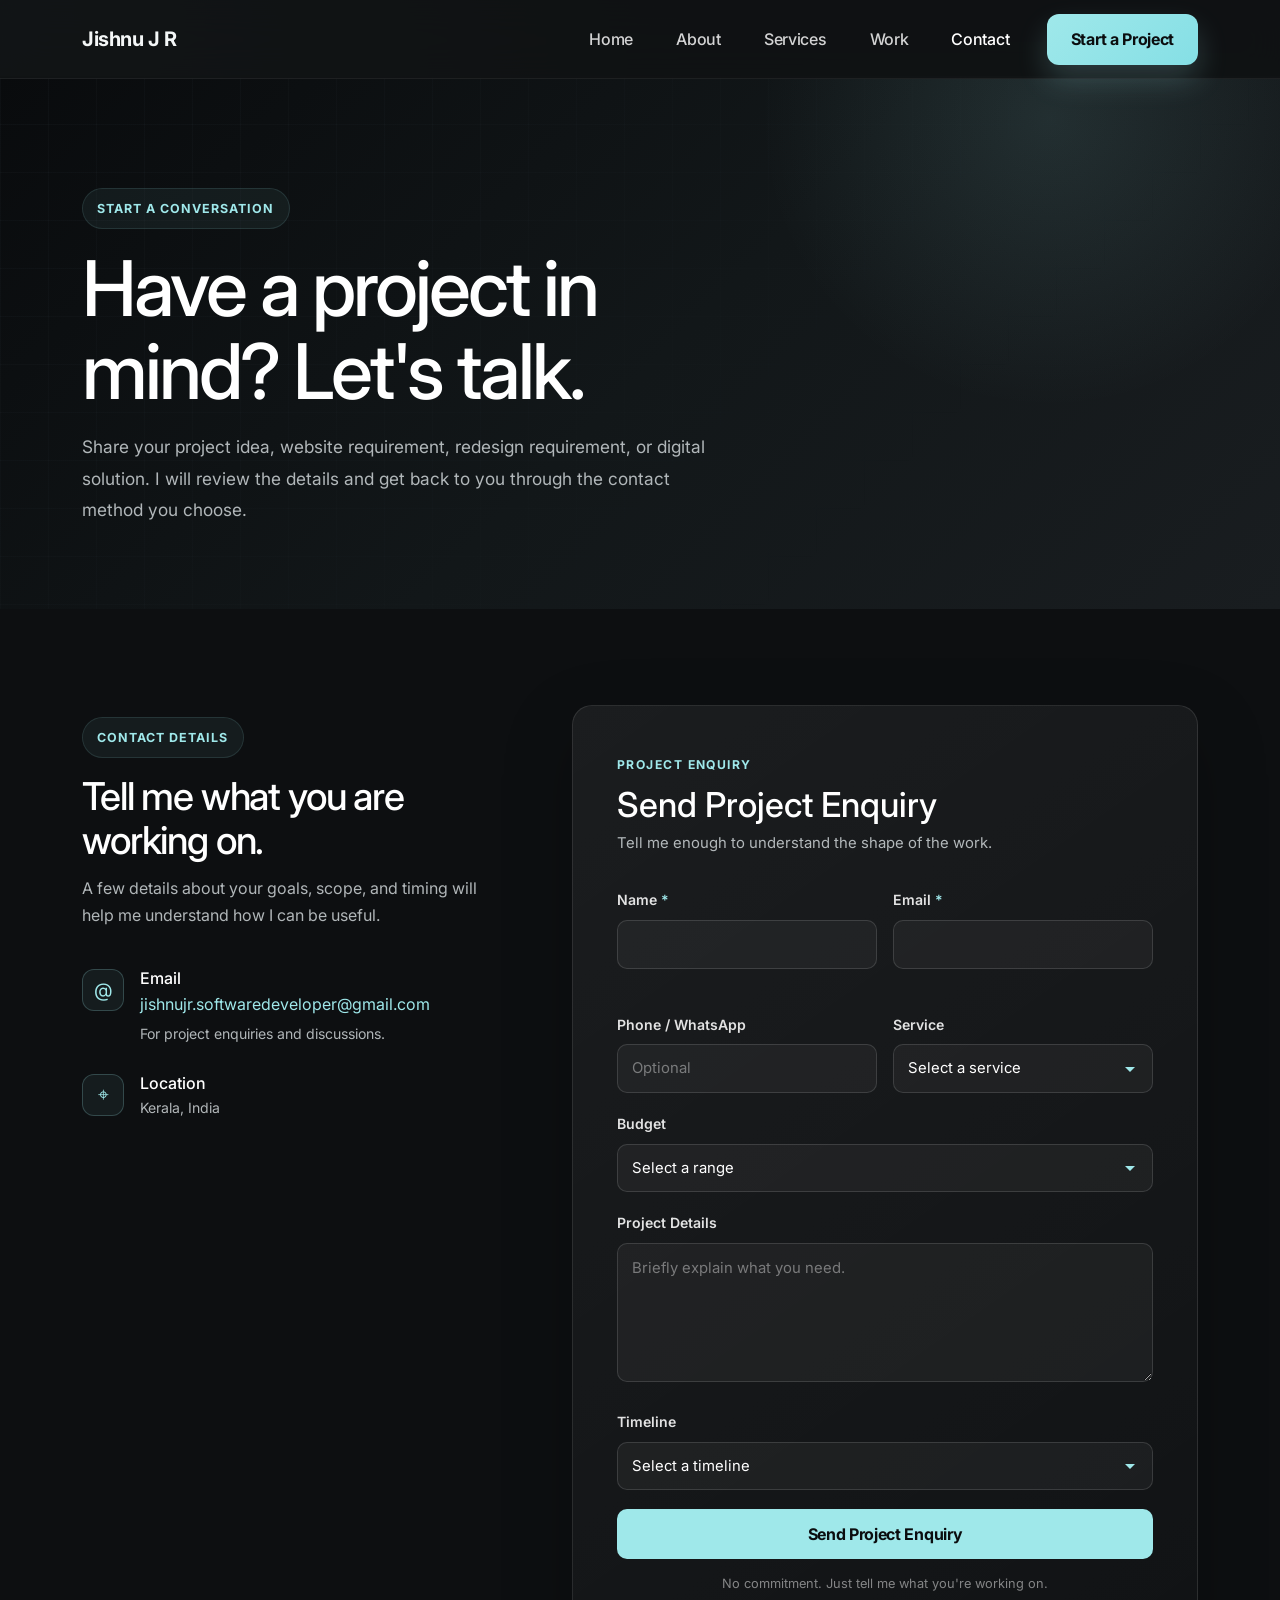
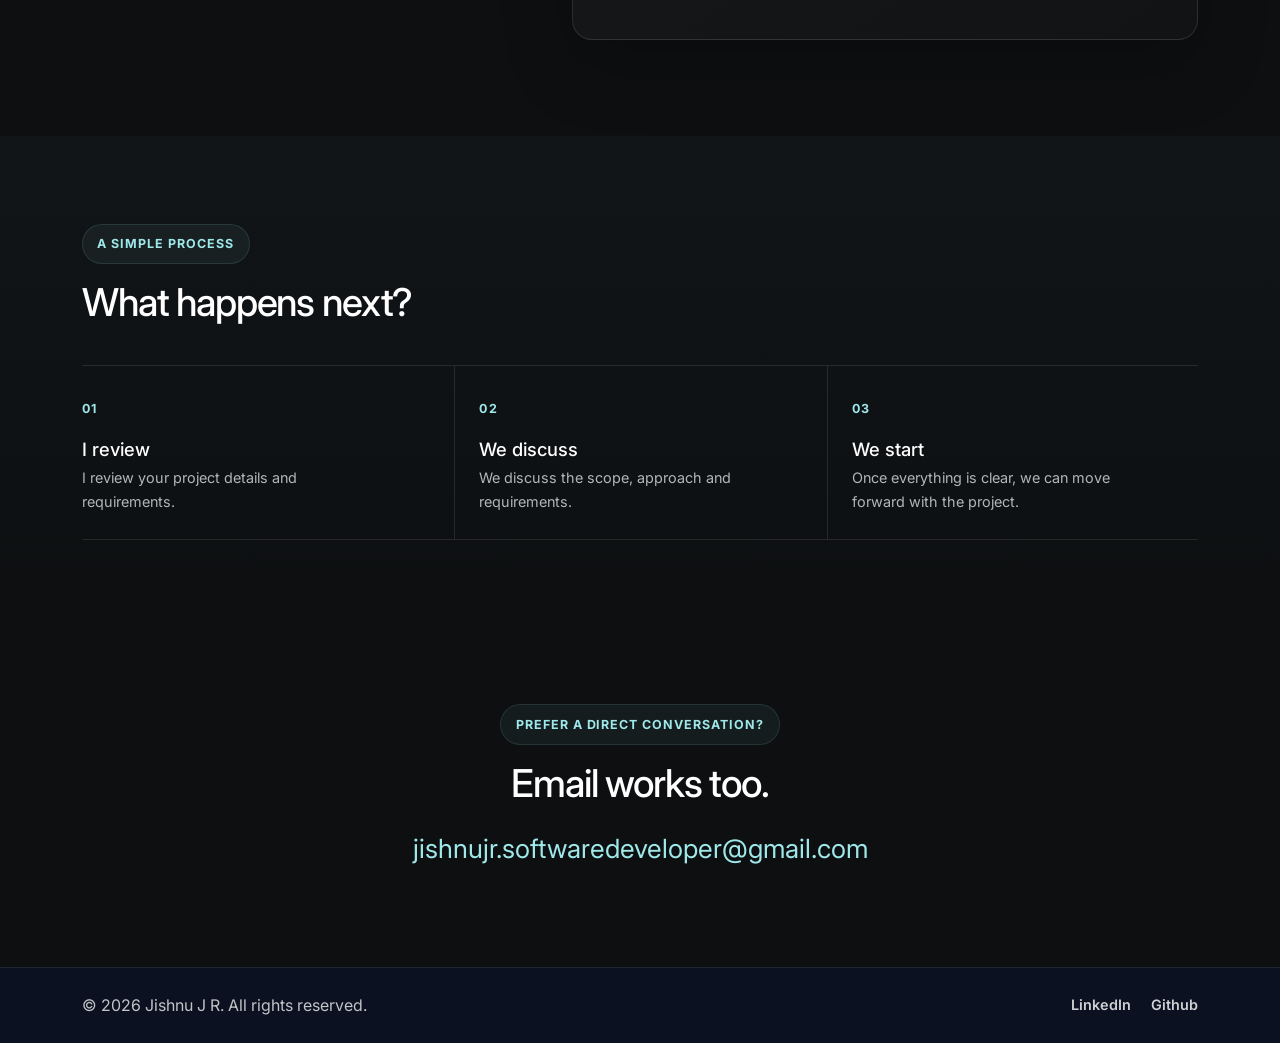
==== contact.html @ 442a05f9 "initialize portflio website development stage1" ====
<!DOCTYPE html>
<html lang="en">
  <head>
    <meta charset="UTF-8" />
    <meta name="viewport" content="width=device-width, initial-scale=1.0" />

    <title>Contact | Jishnu J R — Web Developer</title>

    <meta
      name="description"
      content="Contact Jishnu J R about business websites, portfolio websites, landing pages, website redesigns, and web applications."
    />

    <link
      href="https://cdn.jsdelivr.net/npm/bootstrap@5.3.3/dist/css/bootstrap.min.css"
      rel="stylesheet"
    />

    <link rel="preconnect" href="https://fonts.googleapis.com" />
    <link rel="preconnect" href="https://fonts.gstatic.com" crossorigin />

    <link
      href="https://fonts.googleapis.com/css2?family=Inter:wght@400;500;600;700;800&display=swap"
      rel="stylesheet"
    />

    <link rel="stylesheet" href="css/header.css" />
    <link rel="stylesheet" href="css/contact.css" />
  </head>

  <body>

    <!-- ================= NAVBAR ================= -->

    <nav class="navbar navbar-expand-lg navbar-dark fixed-top portfolio-navbar">
      <div class="container">

        <a class="navbar-brand fw-bold" href="index.html">
          Jishnu J R
        </a>

        <button
          class="navbar-toggler"
          type="button"
          data-bs-toggle="collapse"
          data-bs-target="#navbarNav"
          aria-controls="navbarNav"
          aria-expanded="false"
          aria-label="Toggle navigation"
        >
          <span class="navbar-toggler-icon"></span>
        </button>

        <div class="collapse navbar-collapse" id="navbarNav">

          <ul class="navbar-nav ms-auto align-items-lg-center gap-lg-3">

            <li class="nav-item">
              <a class="nav-link" href="index.html">Home</a>
            </li>

            <li class="nav-item">
              <a class="nav-link" href="about.html">About</a>
            </li>

            <li class="nav-item">
              <a class="nav-link" href="services.html">Services</a>
            </li>

            <li class="nav-item">
              <a class="nav-link" href="work.html">Work</a>
            </li>

            <li class="nav-item">
              <a
                class="nav-link active"
                aria-current="page"
                href="contact.html"
              >
                Contact
              </a>
            </li>

            <li class="nav-item">
              <a
                class="btn btn-primary ms-lg-2"
                href="contact.html"
              >
                Start a Project
              </a>
            </li>

          </ul>

        </div>
      </div>
    </nav>


    <!-- ================= MAIN ================= -->

    <main>

      <!-- ================= HERO ================= -->

      <section class="contact-hero">

        <div class="container">

          <div class="contact-hero-content">

            <span class="section-tag">
              Start a conversation
            </span>

            <h1>
              Have a project in mind? Let's talk.
            </h1>

            <p>
              Share your project idea, website requirement, redesign
              requirement, or digital solution. I will review the details
              and get back to you through the contact method you choose.
            </p>

          </div>

        </div>

      </section>


      <!-- ================= CONTACT ================= -->

      <section
        class="contact-section"
        aria-labelledby="contact-form-heading"
      >

        <div class="container">

          <div class="contact-grid">


            <!-- ================= CONTACT INFO ================= -->

            <div class="contact-intro">

              <span class="section-tag">
                Contact details
              </span>

              <h2>
                Tell me what you are working on.
              </h2>

              <p>
                A few details about your goals, scope, and timing will
                help me understand how I can be useful.
              </p>


              <div class="contact-info-list">


                <!-- EMAIL -->

                <div class="contact-info-item">

                  <span
                    class="contact-info-icon"
                    aria-hidden="true"
                  >
                    @
                  </span>

                  <div>

                    <h3>
                      Email
                    </h3>

                    <a href="mailto:jishnujr.softwaredeveloper@gmail.com">
                      jishnujr.softwaredeveloper@gmail.com
                    </a>

                    <p>
                      For project enquiries and discussions.
                    </p>

                  </div>

                </div>


                <!-- LOCATION -->

                <div class="contact-info-item">

                  <span
                    class="contact-info-icon"
                    aria-hidden="true"
                  >
                    ⌖
                  </span>

                  <div>

                    <h3>
                      Location
                    </h3>

                    <p>
                      Kerala, India
                    </p>

                  </div>

                </div>

              </div>

            </div>


            <!-- ================= FORM ================= -->

            <div class="contact-form-wrapper">

              <div class="form-heading">

                <span class="form-kicker">
                  Project enquiry
                </span>

                <h2 id="contact-form-heading">
                  Send Project Enquiry
                </h2>

                <p>
                  Tell me enough to understand the shape of the work.
                </p>

              </div>


           

              <form
                id="contactForm"
                name="contactForm"
                action="https://formsubmit.co/ajax/jishnujr.softwaredeveloper@gmail.com"
                method="POST"
                novalidate
              >

                <!-- FormSubmit settings -->

                <input
                  type="hidden"
                  name="_subject"
                  value="New Project Enquiry — Jishnu Portfolio"
                />

                <input
                  type="hidden"
                  name="_template"
                  value="table"
                />

                <!--
                  Visitor's email will become the Reply-To address.
                  You can simply click Reply in Gmail.
                -->

                <input
                  type="hidden"
                  name="_replyto"
                  value=""
                  id="replyToField"
                />

                <!-- Spam honeypot -->

                <input
                  type="text"
                  name="_honey"
                  style="display:none"
                  tabindex="-1"
                  autocomplete="off"
                />


                <!-- ================= NAME + EMAIL ================= -->

                <div class="form-row-group">

                  <div class="form-group">

                    <label for="name">
                      Name
                      <span aria-hidden="true">*</span>
                      <span class="visually-hidden">
                        (required)
                      </span>
                    </label>

                    <input
                      type="text"
                      id="name"
                      name="name"
                      autocomplete="name"
                      required
                    />

                    <span
                      class="field-error"
                      id="nameError"
                    ></span>

                  </div>


                  <div class="form-group">

                    <label for="email">
                      Email
                      <span aria-hidden="true">*</span>
                      <span class="visually-hidden">
                        (required)
                      </span>
                    </label>

                    <input
                      type="email"
                      id="email"
                      name="email"
                      autocomplete="email"
                      required
                    />

                    <span
                      class="field-error"
                      id="emailError"
                    ></span>

                  </div>

                </div>


                <!-- ================= PHONE + SERVICE ================= -->

                <div class="form-row-group">

                  <div class="form-group">

                    <label for="phone">
                      Phone / WhatsApp
                    </label>

                    <input
                      type="tel"
                      id="phone"
                      name="phone"
                      autocomplete="tel"
                      placeholder="Optional"
                    />

                  </div>


                  <div class="form-group">

                    <label for="service">
                      Service
                    </label>

                    <select
                      id="service"
                      name="service"
                    >

                      <option value="">
                        Select a service
                      </option>

                      <option value="Business Website">
                        Business Website
                      </option>

                      <option value="Portfolio Website">
                        Portfolio Website
                      </option>

                      <option value="Landing Page">
                        Landing Page
                      </option>

                      <option value="Website Redesign">
                        Website Redesign
                      </option>

                      <option value="Web Application">
                        Web Application
                      </option>

                      <option value="Digital Marketing">
                        Digital Marketing
                      </option>

                      <option value="Student / Project Mentorship">
                        Student / Project Mentorship
                      </option>

                      <option value="Other">
                        Other
                      </option>

                    </select>

                  </div>

                </div>


                <!-- ================= BUDGET ================= -->

                <div class="form-group">

                  <label for="budget">
                    Budget
                  </label>

                  <select
                    id="budget"
                    name="budget"
                  >

                    <option value="">
                      Select a range
                    </option>

                    <option value="Under ₹5k">
                      Under ₹5k
                    </option>

                    <option value="₹5k – ₹10k">
                      ₹5k – ₹10k
                    </option>

                    <option value="₹10k – ₹25k">
                      ₹10k – ₹25k
                    </option>

                    <option value="₹25k – ₹50k">
                      ₹25k – ₹50k
                    </option>

                    <option value="₹50k+">
                      ₹50k+
                    </option>

                    <option value="Not sure yet">
                      Not sure yet
                    </option>

                  </select>

                </div>


                <!-- ================= PROJECT DETAILS ================= -->

                <div class="form-group">

                  <label for="projectDetails">
                    Project Details
                  </label>

                  <textarea
                    id="projectDetails"
                    name="projectDetails"
                    rows="5"
                    placeholder="Briefly explain what you need."
                  ></textarea>

                </div>


                <!-- ================= TIMELINE ================= -->

                <div class="form-group">

                  <label for="timeline">
                    Timeline
                  </label>

                  <select
                    id="timeline"
                    name="timeline"
                  >

                    <option value="">
                      Select a timeline
                    </option>

                    <option value="ASAP">
                      ASAP
                    </option>

                    <option value="Within 2 weeks">
                      Within 2 weeks
                    </option>

                    <option value="Within 1 month">
                      Within 1 month
                    </option>

                    <option value="Flexible">
                      Flexible
                    </option>

                    <option value="Not sure">
                      Not sure
                    </option>

                  </select>

                </div>


                <!-- ================= SUBMIT ================= -->

                <button
                  type="submit"
                  class="btn btn-submit"
                >
                  Send Project Enquiry
                </button>

                <p class="form-reassurance">
                  No commitment. Just tell me what you're working on.
                </p>

                <div
                  class="form-message"
                  id="formMessage"
                  role="status"
                  aria-live="polite"
                ></div>

              </form>

            </div>

          </div>

        </div>

      </section>


      <!-- ================= NEXT STEPS ================= -->

      <section
        class="next-steps-section"
        aria-labelledby="next-steps-heading"
      >

        <div class="container">

          <div class="next-steps-heading">

            <span class="section-tag">
              A simple process
            </span>

            <h2 id="next-steps-heading">
              What happens next?
            </h2>

          </div>


          <div class="next-steps-grid">

            <div class="next-step">

              <span>01</span>

              <h3>
                I review
              </h3>

              <p>
                I review your project details and requirements.
              </p>

            </div>


            <div class="next-step">

              <span>02</span>

              <h3>
                We discuss
              </h3>

              <p>
                We discuss the scope, approach and requirements.
              </p>

            </div>


            <div class="next-step">

              <span>03</span>

              <h3>
                We start
              </h3>

              <p>
                Once everything is clear, we can move forward with the project.
              </p>

            </div>

          </div>

        </div>

      </section>


      <!-- ================= DIRECT CONTACT ================= -->

      <section
        class="direct-contact-section"
        aria-labelledby="direct-contact-heading"
      >

        <div class="container">

          <div class="direct-contact-content">

            <span class="section-tag">
              Prefer a direct conversation?
            </span>

            <h2 id="direct-contact-heading">
              Email works too.
            </h2>

            <a
              class="direct-email"
              href="mailto:jishnujr.softwaredeveloper@gmail.com"
            >
              jishnujr.softwaredeveloper@gmail.com
            </a>

          </div>

        </div>

      </section>

    </main>


    <!-- ================= FOOTER ================= -->

    <footer class="footer py-4">

      <div
        class="container d-flex flex-column flex-sm-row justify-content-between align-items-center gap-3"
      >

        <p class="mb-0">
          © 2026 Jishnu J R. All rights reserved.
        </p>

        <div class="footer-links">

          <a href="index.html">
            LinkedIn
          </a>

          <a href="about.html">
            Github
          </a>

        </div>

      </div>

    </footer>


    <!-- ================= BOOTSTRAP ================= -->

    <script
      src="https://cdn.jsdelivr.net/npm/bootstrap@5.3.3/dist/js/bootstrap.bundle.min.js"
    ></script>


    <!-- ================= FORM JAVASCRIPT ================= -->

    <script>

      const contactForm =
        document.getElementById("contactForm");

      const formMessage =
        document.getElementById("formMessage");

      const nameInput =
        document.getElementById("name");

      const emailInput =
        document.getElementById("email");

      const replyToField =
        document.getElementById("replyToField");


      /* ================= FORM SUBMISSION ================= */

      contactForm.addEventListener(
        "submit",
        async (event) => {

          event.preventDefault();

          clearValidation();


          const name =
            nameInput.value.trim();

          const email =
            emailInput.value.trim();


          let isValid = true;


          /* ================= VALIDATION ================= */

          if (!name) {

            showFieldError(
              nameInput,
              "Please enter your name."
            );

            isValid = false;
          }


          if (!email) {

            showFieldError(
              emailInput,
              "Please enter your email address."
            );

            isValid = false;

          } else if (!emailInput.validity.valid) {

            showFieldError(
              emailInput,
              "Please enter a valid email address."
            );

            isValid = false;
          }


          if (!isValid) {

            showMessage(
              "Please check the highlighted fields.",
              "error"
            );

            return;
          }


          /* ================= REPLY-TO ================= */

          replyToField.value = email;


          /* ================= SUBMIT BUTTON ================= */

          const submitButton =
            contactForm.querySelector(
              "button[type=submit]"
            );


          submitButton.disabled = true;

          submitButton.textContent =
            "Sending...";


          /* ================= SEND FORM ================= */

          try {

            const formData =
              new FormData(contactForm);


            const response =
              await fetch(
                contactForm.action,
                {
                  method: "POST",

                  body: formData,

                  headers: {
                    Accept:
                      "application/json"
                  }
                }
              );


            const result =
              await response.json();


            if (!response.ok) {

              throw new Error(
                result.message ||
                "Unable to send form."
              );

            }


            /* ================= SUCCESS ================= */

            contactForm.reset();

            replyToField.value = "";


            showMessage(
              "Your enquiry was sent successfully. I'll get back to you soon.",
              "success"
            );


          } catch (error) {

            console.error(
              "Form submission error:",
              error
            );


            showMessage(
              "I couldn't send your enquiry right now. Please email jishnujr.softwaredeveloper@gmail.com directly.",
              "error"
            );

          } finally {

            submitButton.disabled = false;

            submitButton.textContent =
              "Send Project Enquiry";

          }

        }
      );


      /* ================= FIELD ERROR ================= */

      function showFieldError(
        input,
        message
      ) {

        const error =
          document.getElementById(
            `${input.id}Error`
          );


        input.setAttribute(
          "aria-invalid",
          "true"
        );


        if (error) {

          error.textContent =
            message;

        }

      }


      /* ================= CLEAR VALIDATION ================= */

      function clearValidation() {

        document
          .querySelectorAll(".field-error")
          .forEach(
            (error) => {

              error.textContent = "";

            }
          );


        document
          .querySelectorAll("[aria-invalid]")
          .forEach(
            (input) => {

              input.removeAttribute(
                "aria-invalid"
              );

            }
          );


        formMessage.className =
          "form-message";

        formMessage.textContent =
          "";

      }


      /* ================= MESSAGE ================= */

      function showMessage(
        message,
        type
      ) {

        formMessage.textContent =
          message;

        formMessage.className =
          `form-message ${type}`;

      }

    </script>

  </body>
</html>
---- css/header.css ----
:root {
  --primary: #121417;
  --primary-dark: #0b0d0f;
  --accent: #9fe8ea;
  --accent-deep: #7fd9dd;
  --offwhite: #eef1f1;
  --white: #ffffff;
  --bg-dark: #0d0f11;
  --bg-mid: #171b1d;
  --text-main: #f4f7f7;
  --text-soft: rgba(218, 224, 226, 0.8);
  --border: rgba(255, 255, 255, 0.08);
  --shadow-soft: 0 26px 80px rgba(8, 10, 12, 0.42);
}

* {
  box-sizing: border-box;
}

html {
  scroll-behavior: smooth;
}

body {
  margin: 0;
  padding-top: 76px;
  font-family: 'Inter', sans-serif;
  font-size: 16px;
  line-height: 1.7;
  background:
    radial-gradient(circle at top left, rgba(159, 232, 234, 0.09), transparent 22%),
    radial-gradient(circle at bottom right, rgba(255, 255, 255, 0.03), transparent 20%),
    linear-gradient(180deg, #0b0d0f 0%, #14181a 28%, #171b1d 100%);
  color: var(--text-main);
}

img {
  max-width: 100%;
  display: block;
}

.navbar-brand,
.nav-link,
.btn,
.hero-section h1,
.section-title,
.project-body h4,
.info-card h4 {
  letter-spacing: -0.02em;
}

/* ============ NAVBAR ============ */
.portfolio-navbar {
  background: rgba(17, 19, 21, 0.85);
  border-bottom: 1px solid rgba(255, 255, 255, 0.06);
  backdrop-filter: blur(18px);
  -webkit-backdrop-filter: blur(18px);
  padding: 0.85rem 0;
}

.portfolio-navbar .navbar-brand {
  color: var(--text-main);
  font-size: 1.25rem;
}

.portfolio-navbar .nav-link {
  color: rgba(255, 255, 255, 0.82);
  font-weight: 500;
  font-size: 1rem;
  padding: 0.5rem 0.85rem !important;
}

.portfolio-navbar .nav-link:hover,
.portfolio-navbar .nav-link:focus {
  color: #fff;
}

/* ============ HERO ============ */
.hero-section {
  position: relative;
  overflow: hidden;
  padding-top: 24px;
  background:
    radial-gradient(circle at top left, rgba(159, 232, 234, 0.12), transparent 20%),
    radial-gradient(circle at bottom right, rgba(255, 255, 255, 0.04), transparent 18%),
    linear-gradient(135deg, #090b0d 0%, #121719 35%, #191d20 100%);
}

.hero-section::before {
  content: "";
  position: absolute;
  inset: 0;
  background-image: linear-gradient(rgba(148, 163, 184, 0.05) 1px, transparent 1px),
    linear-gradient(90deg, rgba(148, 163, 184, 0.05) 1px, transparent 1px);
  background-size: 48px 48px;
  mask-image: radial-gradient(circle at center, black 20%, transparent 80%);
  pointer-events: none;
}
@media print {
  body {
    display: none !important;
  }
}
.section-tag {
  display: inline-block;
  padding: 0.55rem 0.9rem;
  border-radius: 999px;
  background: rgba(159, 232, 234, 0.06);
  border: 1px solid rgba(159, 232, 234, 0.12);
  color: var(--accent);
  font-size: 0.78rem;
  font-weight: 700;
  letter-spacing: 0.08em;
  text-transform: uppercase;
}

.hero-section h1 {
  color: #fff;
  max-width: 620px;
  line-height: 1.15;
}


.lead {
  color: var(--text-soft) !important;
  max-width: 560px;
}

.tech-pills span {
  padding: 0.5rem 0.95rem;
  border: 1px solid rgba(255, 255, 255, 0.12);
  background: rgba(255, 255, 255, 0.02);
  border-radius: 999px;
  font-size: 0.85rem;
  color: #e2e8f0;
}

.availability-note {
  color: rgba(255, 255, 255, 0.6);
  font-size: 0.9rem;
}

.profile-card {
  position: relative;
  height: 490px;
  border-radius: 32px;
  background: linear-gradient(145deg, rgba(255, 255, 255, 0.07), rgba(159, 232, 234, 0.14));
  border: 1px solid var(--border);
  box-shadow: var(--shadow-soft);
  overflow: hidden;
}

.profile-photo {
  position: absolute;
  inset: 70px 24px 150px;
  width: calc(100% - 48px);
  height: calc(100% - 220px);
  object-fit: cover;
  object-position: center top;
  border-radius: 26px;
  border: 1px solid rgba(255, 255, 255, 0.08);
  background: rgba(255, 255, 255, 0.03);
  box-shadow: 0 25px 60px rgba(0, 0, 0, 0.22);
}

.profile-glow {
  position: absolute;
  right: 12%;
  top: 12%;
  width: 220px;
  height: 220px;
  border-radius: 50%;
  background: radial-gradient(circle, rgba(159, 232, 234, 0.5), rgba(255, 255, 255, 0.08) 52%, transparent 70%);
  filter: blur(10px);
}

.profile-badge {
  position: absolute;
  top: 26px;
  left: 26px;
  padding: 0.6rem 0.9rem;
  border-radius: 999px;
  background: rgba(255, 255, 255, 0.04);
  border: 1px solid rgba(255, 255, 255, 0.08);
  color: var(--offwhite);
  font-size: 0.75rem;
  font-weight: 600;
}

.profile-content {
  position: absolute;
  left: 28px;
  right: 28px;
  bottom: 26px;
  padding: 30px 24px;
  border-radius: 22px;
  background: rgba(9, 12, 22, 0.75);
  border: 1px solid rgba(255, 255, 255, 0.08);
  box-shadow: 0 25px 50px rgba(15, 23, 42, 0.35);
}

.profile-role {
  margin: 0 0 0.4rem;
  color: var(--accent);
  font-size: 0.8rem;
  text-transform: uppercase;
  letter-spacing: 0.12em;
}

.profile-content h3 {
  color: #fff;
  margin-bottom: 0.5rem;
  font-weight: 700;
}

/* ============ SECTIONS ============ */
.section-space {
  padding: 110px 0;
}

.section-alt {
  background: rgba(15, 23, 42, 0.5);
}

.section-title {
  margin-top: 0.8rem;
  margin-bottom: 1.2rem;
  font-size: clamp(2rem, 3vw, 3rem);
  color: #fff;
  font-weight: 800;
}

.section-intro {
  max-width: 640px;
  color: rgba(255, 255, 255, 0.75);
  font-size: 1.05rem;
}

/* ============ ABOUT ============ */
.about-image-wrapper {
  display: flex;
  justify-content: center;
}

.about-image {
  width: min(100%, 430px);
  height: 500px;
  border-radius: 30px;
  object-fit: cover;
  object-position: center top;
  background: rgba(255, 255, 255, 0.03);
  border: 1px solid var(--border);
  box-shadow: var(--shadow-soft);
}

.strength-card {
  padding: 1.2rem 1rem;
  height: 100%;
  border-radius: 18px;
  background: rgba(255, 255, 255, 0.03);
  border: 1px solid rgba(255, 255, 255, 0.08);
}

.strength-card h5 {
  color: #fff;
  font-size: 1rem;
  margin-bottom: 0.5rem;
}

.strength-card p {
  color: rgba(255, 255, 255, 0.72);
  font-size: 0.88rem;
  margin: 0;
  line-height: 1.6;
}

/* ============ SERVICES ============ */
.info-card,
.project-card,
.contact-form {
  background: linear-gradient(180deg, rgba(255, 255, 255, 0.04), rgba(255, 255, 255, 0.02));
  border: 1px solid rgba(255, 255, 255, 0.08);
  border-radius: 22px;
  box-shadow: 0 20px 50px rgba(15, 23, 42, 0.18);
}

.info-card {
  padding: 2rem 1.5rem;
  height: 100%;
  transition: transform 0.25s ease, border-color 0.25s ease, box-shadow 0.25s ease;
}

.info-card:hover,
.project-card:hover {
  transform: translateY(-8px);
  border-color: rgba(159, 232, 234, 0.25);
  box-shadow: 0 26px 60px rgba(10, 10, 12, 0.32);
}

.card-icon {
  display: inline-flex;
  align-items: center;
  justify-content: center;
  width: 42px;
  height: 42px;
  border-radius: 12px;
  background: rgba(159, 232, 234, 0.06);
  color: var(--accent);
  font-weight: 700;
  margin-bottom: 1rem;
}

.info-card h4 {
  color: #fff;
  margin-bottom: 0.8rem;
}

.info-card p,
.project-body p,
.contact-block p,
.contact-list,
body p {
  color: rgba(255, 255, 255, 0.75);
}

.service-list {
  list-style: none;
  padding: 0;
  margin: 1rem 0 0;
  color: rgba(255, 255, 255, 0.7);
  font-size: 0.9rem;
  line-height: 1.9;
}

.service-list li::before {
  content: "— ";
  color: var(--accent);
}

/* ============ PROJECTS / WORK ============ */
.project-card {
  overflow: hidden;
  transition: transform 0.25s ease, border-color 0.25s ease, box-shadow 0.25s ease;
}

.project-thumb {
  position: relative;
  overflow: hidden;
}

.project-thumb-img {
  width: 100%;
  height: 100%;
  object-fit: cover;
  object-position: center top;
  display: block;
}

.thumb-one {
  background: linear-gradient(135deg, #f3f4f6 0%, #9fe8ea 100%);
}

.thumb-two {
  background: linear-gradient(135deg, rgba(255, 255, 255, 0.7), rgba(159, 232, 234, 0.6));
}

.thumb-three {
  background: linear-gradient(135deg, #dfe5e7 0%, #9fe8ea 100%);
}

.project-body {
  padding: 1.6rem;
}

.project-meta {
  display: flex;
  justify-content: space-between;
  gap: 1rem;
  margin-bottom: 0.7rem;
  color: var(--accent);
  font-size: 0.72rem;
  letter-spacing: 0.08em;
  text-transform: uppercase;
}

.project-card.feature-project .project-thumb {
  height: 300px;
}

.project-body h4 {
  color: #fff;
  margin-bottom: 0.7rem;
}

.project-tags {
  display: flex;
  flex-wrap: wrap;
  gap: 0.6rem;
  margin-top: 1rem;
}

.project-tags span {
  display: inline-flex;
  align-items: center;
  padding: 0.45rem 0.75rem;
  border-radius: 999px;
  background: rgba(159, 232, 234, 0.07);
  border: 1px solid rgba(159, 232, 234, 0.12);
  color: var(--accent);
  font-size: 0.72rem;
  font-weight: 700;
  letter-spacing: 0.05em;
  text-transform: uppercase;
}

/* ============ PROCESS ============ */
.process-step {
  height: 100%;
  padding: 1.6rem 1.3rem;
  border-radius: 20px;
  background: rgba(255, 255, 255, 0.03);
  border: 1px solid rgba(255, 255, 255, 0.08);
}

.process-number {
  display: inline-block;
  font-size: 0.85rem;
  font-weight: 700;
  color: var(--accent);
  letter-spacing: 0.08em;
  margin-bottom: 0.6rem;
}

.process-step h5 {
  color: #fff;
  margin-bottom: 0.6rem;
}

.process-step p {
  color: rgba(255, 255, 255, 0.72);
  font-size: 0.92rem;
  margin: 0;
  line-height: 1.7;
}

/* ============ CONTACT ============ */
.contact-list {
  list-style: none;
  padding: 0;
  margin: 1.5rem 0 1.25rem;
  line-height: 2;
  color: var(--offwhite);
}

.whatsapp-link {
  display: inline-block;
  color: var(--accent);
  font-weight: 600;
  text-decoration: none;
}

.whatsapp-link:hover {
  color: #fff;
}

.contact-form {
  padding: 1.5rem;
  background: rgba(17, 20, 24, 0.8);
}

.form-control,
.form-select {
  background: rgba(255, 255, 255, 0.04);
  border: 1px solid rgba(255, 255, 255, 0.1);
  color: #fff;
  border-radius: 12px;
  padding: 0.9rem 1rem;
  font-size: 16px;
  min-height: 44px;
}

.form-control:focus,
.form-select:focus {
  background: rgba(255, 255, 255, 0.06);
  color: #fff;
  border-color: rgba(159, 232, 234, 0.7);
  box-shadow: 0 0 0 0.2rem rgba(159, 232, 234, 0.22);
}

.form-control::placeholder {
  color: rgba(255, 255, 255, 0.45);
}

.form-select option {
  color: #0b0d0f;
}

/* ============ BUTTONS ============ */
.btn-primary {
  background: linear-gradient(135deg, var(--accent), #85dfe5);
  color: #0b0d0f;
  border: none;
  border-radius: 12px;
  padding: 0.85rem 1.5rem;
  font-weight: 700;
  box-shadow: 0 15px 30px rgba(159, 232, 234, 0.2);
  min-height: 48px;
  display: inline-flex;
  align-items: center;
  justify-content: center;
}

.btn-primary:hover {
  background: linear-gradient(135deg, #b7f1f2, #8fe6eb);
  color: #0b0d0f;
}

.btn-outline-light {
  border-radius: 12px;
  padding: 0.85rem 1.5rem;
  font-weight: 600;
  border-color: rgba(159, 232, 234, 0.6);
  color: var(--offwhite);
  min-height: 48px;
  display: inline-flex;
  align-items: center;
  justify-content: center;
}

.btn-outline-light:hover {
  background: rgba(159, 232, 234, 0.12);
  border-color: rgba(159, 232, 234, 0.8);
  color: #fff;
}

/* ============ FOOTER ============ */
.footer {
  border-top: 1px solid rgba(255, 255, 255, 0.08);
  background: #0b1120;
}

.footer p {
  color: rgba(255, 255, 255, 0.75);
}

.footer-links {
  display: flex;
  gap: 1.25rem;
}

.footer-links a {
  color: rgba(255, 255, 255, 0.8);
  text-decoration: none;
  font-weight: 600;
  font-size: 0.9rem;
}

.footer-links a:hover {
  color: var(--accent);
}

/* ============ ABOUT PAGE ============ */
.about-hero-image {
  position: relative;
  height: 460px;
  border-radius: 28px;
  background: linear-gradient(145deg, rgba(255, 255, 255, 0.07), rgba(159, 232, 234, 0.14));
  border: 1px solid var(--border);
  box-shadow: var(--shadow-soft);
  overflow: hidden;
}

.about-glow {
  position: absolute;
  right: 12%;
  top: 12%;
  width: 180px;
  height: 180px;
  border-radius: 50%;
  background: radial-gradient(circle, rgba(159, 232, 234, 0.5), rgba(255, 255, 255, 0.08) 52%, transparent 70%);
  filter: blur(10px);
  z-index: 1;
}

.about-photo {
  position: absolute;
  inset: 0;
  width: 100%;
  height: 100%;
  object-fit: cover;
  object-position: center;
}

.skill-card {
  height: 100%;
  padding: 2rem 1.5rem;
  border-radius: 22px;
  background: linear-gradient(180deg, rgba(255, 255, 255, 0.04), rgba(255, 255, 255, 0.02));
  border: 1px solid rgba(255, 255, 255, 0.08);
  box-shadow: 0 20px 50px rgba(15, 23, 42, 0.18);
  transition: transform 0.25s ease, border-color 0.25s ease, box-shadow 0.25s ease;
}

.skill-card:hover {
  transform: translateY(-8px);
  border-color: rgba(159, 232, 234, 0.25);
  box-shadow: 0 26px 60px rgba(10, 10, 12, 0.32);
}

.skill-card h4 {
  color: #fff;
  font-size: 1.15rem;
  margin-bottom: 0.8rem;
}

.skill-card p {
  color: rgba(255, 255, 255, 0.75);
}

.skill-list {
  list-style: none;
  padding: 0;
  margin: 1rem 0 0;
  color: rgba(255, 255, 255, 0.7);
  font-size: 0.9rem;
  line-height: 1.9;
}

.skill-list li::before {
  content: "— ";
  color: var(--accent);
}

.value-card {
  height: 100%;
  padding: 1.4rem 1.2rem;
  border-radius: 18px;
  background: rgba(255, 255, 255, 0.03);
  border: 1px solid rgba(255, 255, 255, 0.08);
}

.value-card h5 {
  color: #fff;
  margin-bottom: 0.6rem;
}

.value-card p {
  color: rgba(255, 255, 255, 0.72);
  font-size: 0.92rem;
  margin: 0;
  line-height: 1.6;
}

/* ==================================================
   RESPONSIVE
   ================================================== */

/* Tablet and Medium Devices */
@media (max-width: 991.98px) {
  body {
    padding-top: 70px;
  }

  .section-space {
    padding: 80px 0;
  }

  .hero-section {
    padding-top: 16px;
  }

  .hero-section .row {
    padding-top: 4rem;
    gap: 2rem !important;
  }

  .hero-section h1 {
    font-size: clamp(1.85rem, 5vw, 2.75rem);
    line-height: 1.25;
  }

  .profile-card {
    height: 400px;
    margin-bottom: 2rem;
  }

  .profile-photo {
    inset: 50px 18px 120px;
  }

  .section-title {
    font-size: clamp(1.75rem, 4vw, 2.5rem);
  }

  .tech-pills {
    flex-wrap: wrap;
  }

  .d-flex.flex-wrap.gap-3 {
    flex-direction: column;
  }

  .d-flex.flex-wrap.gap-3 .btn {
    width: 100%;
  }

  .contact-form {
    margin-top: 2rem;
  }

  .about-hero-image {
    height: 380px;
    margin-top: 1rem;
  }
}

/* Mobile Devices (Small) */
@media (max-width: 767.98px) {
  body {
    padding-top: 65px;
  }

  .section-space {
    padding: 60px 0;
  }

  .container {
    padding-left: 16px;
    padding-right: 16px;
  }

  .hero-section {
    padding-top: 12px;
  }

  .hero-section .row {
    padding-top: 2rem;
    gap: 1.5rem !important;
  }

  .hero-section h1 {
    font-size: clamp(1.6rem, 5vw, 2.25rem);
    line-height: 1.35;
    margin-bottom: 1rem !important;
  }

  .hero-section .lead {
    font-size: 0.98rem;
  }

  .profile-card {
    height: 350px;
    margin-bottom: 1.5rem;
  }

  .profile-photo {
    inset: 45px 15px 100px;
  }

  .profile-content {
    padding: 20px 16px;
    left: 16px;
    right: 16px;
    bottom: 16px;
  }

  .profile-role {
    font-size: 0.7rem;
  }

  .profile-content h3 {
    font-size: 1.1rem;
    margin-bottom: 0.3rem;
  }

  .profile-content p {
    font-size: 0.9rem;
  }

  .section-title {
    font-size: clamp(1.5rem, 4vw, 2rem);
    margin-bottom: 1rem;
  }

  .section-tag {
    font-size: 0.7rem;
    padding: 0.45rem 0.75rem;
  }

  .section-intro {
    font-size: 0.95rem;
  }

  .tech-pills {
    gap: 0.5rem;
    margin-bottom: 1.5rem !important;
  }

  .tech-pills span {
    font-size: 0.8rem;
    padding: 0.45rem 0.75rem;
  }

  .d-flex.flex-wrap.gap-3 {
    flex-direction: column;
    gap: 1rem !important;
  }

  .d-flex.flex-wrap.gap-3 .btn {
    width: 100%;
    font-size: 0.95rem;
    padding: 0.75rem 1.2rem !important;
  }

  /* About */
  .about-image {
    height: 350px;
    border-radius: 20px;
    margin-bottom: 1.5rem;
  }

  .strength-card {
    padding: 1.1rem;
  }

  /* Cards */
  .info-card {
    padding: 1.5rem 1.2rem;
  }

  .info-card h4 {
    font-size: 1.1rem;
    margin-bottom: 0.6rem;
  }

  .info-card p {
    font-size: 0.92rem;
  }

  .card-icon {
    width: 38px;
    height: 38px;
    font-size: 0.9rem;
  }

  /* Projects */
  .project-thumb {
    height: 160px;
  }

  .project-card.feature-project .project-thumb {
    height: 180px;
  }

  .project-body {
    padding: 1.2rem;
  }

  .project-body h4 {
    font-size: 1.1rem;
    margin-bottom: 0.5rem;
  }

  .project-body p {
    font-size: 0.92rem;
  }

  .project-meta {
    font-size: 0.65rem;
    gap: 0.5rem;
    margin-bottom: 0.5rem;
  }

  /* Process */
  .process-step {
    padding: 1.3rem 1.1rem;
  }

  /* About page */
  .about-hero-image {
    height: 300px;
    margin-top: 1.5rem;
    border-radius: 20px;
  }

  .skill-card {
    padding: 1.5rem 1.2rem;
  }

  .skill-card h4 {
    font-size: 1.05rem;
  }

  .value-card {
    padding: 1.2rem 1rem;
  }

  /* Contact */
  .contact-list {
    font-size: 0.95rem;
    line-height: 1.8;
    margin: 1rem 0 1rem;
  }

  .contact-form {
    padding: 1.2rem;
    margin-top: 1.5rem;
  }

  .form-control,
  .form-select {
    font-size: 0.95rem;
    padding: 0.8rem 0.9rem;
    border-radius: 10px;
  }

  .form-control::placeholder {
    font-size: 0.9rem;
  }

  .btn {
    border-radius: 10px;
    font-size: 0.95rem;
    padding: 0.75rem 1.2rem !important;
    min-height: 44px;
    display: inline-flex;
    align-items: center;
    justify-content: center;
  }

  .btn-lg {
    min-height: 50px;
  }

  .btn-primary {
    box-shadow: 0 10px 20px rgba(159, 232, 234, 0.15);
  }

  /* Footer */
  .footer {
    padding: 2rem 0 !important;
  }

  .footer p {
    font-size: 0.9rem;
  }

  /* Navbar */
  .portfolio-navbar {
    padding: 0.5rem 0 !important;
  }

  .navbar-brand {
    font-size: 1.05rem !important;
  }

  .nav-link {
    font-size: 1rem;
    padding: 0.6rem 0 !important;
  }

  .navbar-nav {
    gap: 0.4rem !important;
  }

  .navbar-nav .btn {
    margin: 0.5rem 0 !important;
    width: 100%;
  }
}

/* Extra Small Devices (Phones) */
@media (max-width: 575.98px) {
  body {
    padding-top: 60px;
  }

  .section-space {
    padding: 50px 0;
  }

  .container {
    padding-left: 12px;
    padding-right: 12px;
  }

  .hero-section {
    padding-top: 8px;
  }

  .hero-section .row {
    padding-top: 1rem;
  }

  .hero-section h1 {
    font-size: clamp(1.4rem, 5vw, 2rem);
    line-height: 1.4;
  }

  .hero-section .lead {
    font-size: 0.92rem;
  }

  .profile-card {
    height: 300px;
  }

  .profile-photo {
    inset: 40px 12px 80px;
  }

  .profile-glow {
    width: 150px;
    height: 150px;
  }

  .profile-badge {
    top: 12px;
    left: 12px;
    font-size: 0.65rem;
    padding: 0.4rem 0.7rem;
  }

  .profile-content {
    padding: 16px 12px;
    left: 12px;
    right: 12px;
    bottom: 12px;
  }

  .profile-content h3 {
    font-size: 1rem;
  }

  .profile-content p {
    font-size: 0.8rem;
  }

  .section-title {
    font-size: clamp(1.35rem, 3.5vw, 1.75rem);
  }

  .about-image {
    height: 300px;
  }

  .about-hero-image {
    height: 250px;
    border-radius: 16px;
  }

  .row.g-4 > div:not(.col-12) {
    flex-basis: 100%;
  }

  .info-card {
    padding: 1.2rem 1rem;
  }

  .project-thumb {
    height: 130px;
  }

  .project-body {
    padding: 1rem;
  }

  .contact-block .row {
    flex-direction: column-reverse;
  }

  .text-center.mb-5 {
    margin-bottom: 1.5rem !important;
  }

  .footer .container {
    flex-direction: column;
    text-align: center;
  }
}
/* ==================================================
   SERVICES PAGE — page-specific styles
   Shared styles (navbar, hero, buttons, section-title,
   section-tag, section-space, strength-card, process-step,
   footer, etc.) live in css/header.css and are reused here.
   ================================================== */

/* ============ CORE SERVICE PLAN CARDS ============ */
.service-plan-card {
  height: 100%;
  padding: 2.25rem 2rem;
  border-radius: 24px;
  background: linear-gradient(180deg, rgba(255, 255, 255, 0.045), rgba(255, 255, 255, 0.02));
  border: 1px solid rgba(255, 255, 255, 0.09);
  box-shadow: 0 20px 50px rgba(15, 23, 42, 0.18);
  display: flex;
  flex-direction: column;
  transition: transform 0.25s ease, border-color 0.25s ease, box-shadow 0.25s ease;
}

.service-plan-card:hover {
  transform: translateY(-8px);
  border-color: rgba(159, 232, 234, 0.28);
  box-shadow: 0 26px 60px rgba(10, 10, 12, 0.32);
}

.plan-number {
  display: inline-block;
  font-size: 1rem;
  font-weight: 700;
  color: var(--accent);
  letter-spacing: 0.08em;
  margin-bottom: 0.75rem;
}

.service-plan-card h3 {
  color: #fff;
  font-size: 1.4rem;
  font-weight: 700;
  margin-bottom: 0.75rem;
}

.plan-desc {
  color: rgba(255, 255, 255, 0.75);
  margin-bottom: 1.25rem;
}

.plan-price {
  color: var(--accent);
  font-size: 1.1rem;
  font-weight: 700;
  margin-bottom: 1.25rem;
}

.plan-includes {
  list-style: none;
  padding: 0;
  margin: 0 0 1.75rem;
  flex-grow: 1;
  color: rgba(255, 255, 255, 0.8);
  font-size: 0.92rem;
  line-height: 2;
}

.plan-includes li {
  padding-left: 1.5rem;
  position: relative;
}

.plan-includes li::before {
  content: "\2713";
  position: absolute;
  left: 0;
  color: var(--accent);
  font-weight: 700;
}

.plan-cta {
  display: inline-block;
  color: var(--offwhite);
  font-weight: 700;
  text-decoration: none;
  border-bottom: 1px solid rgba(159, 232, 234, 0.4);
  padding-bottom: 2px;
  width: fit-content;
}

.plan-cta:hover {
  color: var(--accent);
  border-color: var(--accent);
}

.pricing-note {
  color: rgba(255, 255, 255, 0.55);
  font-size: 0.88rem;
  max-width: 620px;
  margin-left: auto;
  margin-right: auto;
}

/* ============ MORE WEB SOLUTIONS ============ */
.solution-card {
  height: 100%;
  padding: 1.75rem;
  border-radius: 20px;
  background: rgba(255, 255, 255, 0.03);
  border: 1px solid rgba(255, 255, 255, 0.08);
}

.solution-card h4 {
  color: #fff;
  font-size: 1.15rem;
  margin-bottom: 0.6rem;
}

.solution-card p {
  color: rgba(255, 255, 255, 0.75);
  margin-bottom: 0.75rem;
}

.solution-price {
  color: var(--accent);
  font-weight: 700;
  margin: 0;
}

.solution-includes {
  margin-bottom: 1rem;
  font-size: 0.88rem;
  line-height: 1.8;
}

/* ============ DIGITAL MARKETING (compact, secondary) ============ */
.marketing-card {
  height: 100%;
  padding: 1.4rem 1.2rem;
  border-radius: 16px;
  background: rgba(255, 255, 255, 0.025);
  border: 1px solid rgba(255, 255, 255, 0.07);
}

.marketing-card h5 {
  color: #fff;
  font-size: 0.98rem;
  margin-bottom: 0.85rem;
}

.marketing-card ul {
  list-style: none;
  padding: 0;
  margin: 0;
  color: rgba(255, 255, 255, 0.65);
  font-size: 0.82rem;
  line-height: 1.9;
}

.marketing-card ul li::before {
  content: "\2014 ";
  color: rgba(159, 232, 234, 0.7);
}

/* ============ TRAINING & MENTORSHIP ============ */
.mentorship-panel {
  padding: 2.5rem;
  border-radius: 24px;
  background: rgba(255, 255, 255, 0.03);
  border: 1px dashed rgba(159, 232, 234, 0.3);
}

.mentorship-item {
  height: 100%;
  padding: 0.85rem 1.1rem;
  border-radius: 12px;
  background: rgba(255, 255, 255, 0.03);
  border: 1px solid rgba(255, 255, 255, 0.08);
  color: rgba(255, 255, 255, 0.8);
  font-size: 0.92rem;
}

/* ==================================================
   RESPONSIVE
   ================================================== */

@media (max-width: 991.98px) {
  .service-plan-card {
    padding: 1.9rem 1.6rem;
  }

  .mentorship-panel {
    padding: 2rem 1.6rem;
  }
}

@media (max-width: 767.98px) {
  .service-plan-card {
    padding: 1.6rem 1.4rem;
    border-radius: 20px;
  }

  .service-plan-card h3 {
    font-size: 1.2rem;
  }

  .plan-price {
    font-size: 1rem;
  }

  .plan-includes {
    font-size: 0.88rem;
  }

  .solution-card {
    padding: 1.4rem 1.2rem;
  }

  .marketing-card {
    padding: 1.2rem 1rem;
  }

  .mentorship-panel {
    padding: 1.6rem 1.2rem;
    border-radius: 20px;
  }

  .mentorship-item {
    font-size: 0.88rem;
    text-align: center;
  }

  .pricing-note {
    font-size: 0.85rem;
  }
}

@media (max-width: 575.98px) {
  .service-plan-card {
    padding: 1.3rem 1.1rem;
  }

  .plan-cta {
    width: 100%;
    text-align: center;
    border-bottom: none;
    padding: 0.75rem 0;
    border-radius: 10px;
    border: 1px solid rgba(159, 232, 234, 0.3);
  }

  .mentorship-panel {
    padding: 1.3rem 1rem;
  }
}
---- css/contact.css ----
.contact-hero {
  position: relative;
  overflow: hidden;
  padding: 112px 0 84px;
  background:
    radial-gradient(circle at 82% 8%, rgba(159, 232, 234, 0.11), transparent 25%),
    linear-gradient(135deg, #090b0d 0%, #121719 52%, #191d20 100%);
}

.contact-hero::after {
  content: "";
  position: absolute;
  inset: 0;
  pointer-events: none;
  background-image: linear-gradient(rgba(148, 163, 184, 0.04) 1px, transparent 1px),
    linear-gradient(90deg, rgba(148, 163, 184, 0.04) 1px, transparent 1px);
  background-size: 48px 48px;
  mask-image: linear-gradient(135deg, black, transparent 75%);
}

.contact-hero-content,
.contact-section > .container,
.next-steps-section > .container,
.direct-contact-section > .container {
  position: relative;
  z-index: 1;
}

.contact-hero-content {
  max-width: 760px;
}

.contact-hero h1 {
  max-width: 700px;
  margin: 1.2rem 0 1.1rem;
  color: #fff;
  font-size: clamp(2.5rem, 6vw, 4.8rem);
  line-height: 1.08;
  letter-spacing: -0.04em;
}

.contact-hero p,
.contact-intro > p,
.form-heading p,
.next-step p {
  color: var(--text-soft);
}

.contact-hero p {
  max-width: 650px;
  margin: 0;
  font-size: 1.08rem;
  line-height: 1.8;
}

.contact-section {
  padding: 96px 0;
  background: #0d0f11;
}

.contact-grid {
  display: grid;
  grid-template-columns: minmax(0, 0.78fr) minmax(0, 1.22fr);
  gap: clamp(2.5rem, 7vw, 7rem);
  align-items: start;
}

.contact-intro {
  padding-top: 0.75rem;
}

.contact-intro h2,
.next-steps-heading h2,
.direct-contact-content h2 {
  margin: 1rem 0 0.8rem;
  color: #fff;
  font-size: clamp(1.8rem, 3vw, 2.6rem);
  line-height: 1.15;
  letter-spacing: -0.03em;
}

.contact-intro > p {
  max-width: 420px;
  margin-bottom: 2.5rem;
}

.contact-info-list {
  display: grid;
  gap: 1.75rem;
}

.contact-info-item {
  display: flex;
  gap: 1rem;
  align-items: flex-start;
}

.contact-info-icon {
  display: inline-flex;
  align-items: center;
  justify-content: center;
  width: 42px;
  height: 42px;
  flex: 0 0 42px;
  border: 1px solid rgba(159, 232, 234, 0.22);
  border-radius: 12px;
  color: var(--accent);
  background: rgba(159, 232, 234, 0.06);
  font-size: 1.2rem;
}

.contact-info-item h3,
.contact-info-item p {
  margin: 0;
}

.contact-info-item h3 {
  color: #fff;
  font-size: 1rem;
}

.contact-info-item a,
.contact-info-item p {
  color: var(--text-soft);
}

.contact-info-item a {
  display: inline-block;
  margin-top: 0.2rem;
  color: var(--accent);
  text-decoration: none;
}

.contact-info-item a:hover,
.contact-info-item a:focus-visible,
.direct-email:hover,
.direct-email:focus-visible {
  color: #fff;
}

.contact-info-item p {
  margin-top: 0.2rem;
  font-size: 0.88rem;
}

.contact-form-wrapper {
  padding: clamp(1.5rem, 4vw, 2.75rem);
  border: 1px solid rgba(255, 255, 255, 0.1);
  border-radius: 20px;
  background: linear-gradient(145deg, rgba(255, 255, 255, 0.06), rgba(255, 255, 255, 0.02));
  box-shadow: 0 24px 70px rgba(0, 0, 0, 0.22);
}

.form-kicker {
  color: var(--accent);
  font-size: 0.76rem;
  font-weight: 700;
  letter-spacing: 0.12em;
  text-transform: uppercase;
}

.form-heading h2 {
  margin: 0.45rem 0 0.35rem;
  color: #fff;
  font-size: clamp(1.6rem, 3vw, 2.15rem);
}

.form-heading p {
  margin-bottom: 2rem;
  font-size: 0.93rem;
}

.form-row-group {
  display: grid;
  grid-template-columns: repeat(2, minmax(0, 1fr));
  gap: 1rem;
}

.form-group {
  margin-bottom: 1.2rem;
}

.form-group label {
  display: block;
  margin-bottom: 0.5rem;
  color: rgba(255, 255, 255, 0.88);
  font-size: 0.88rem;
  font-weight: 600;
}

.form-group label span[aria-hidden="true"] {
  color: var(--accent);
}

.form-group input,
.form-group select,
.form-group textarea {
  width: 100%;
  border: 1px solid rgba(255, 255, 255, 0.13);
  border-radius: 10px;
  background-color: rgba(255, 255, 255, 0.045);
  color: #fff;
  font: inherit;
  font-size: 0.93rem;
  line-height: 1.5;
  transition: border-color 0.2s ease, background-color 0.2s ease, box-shadow 0.2s ease;
}

.form-group input,
.form-group select {
  min-height: 48px;
  padding: 0.75rem 0.9rem;
}

.form-group textarea {
  min-height: 130px;
  padding: 0.8rem 0.9rem;
  resize: vertical;
}

.form-group select {
  appearance: none;
  padding-right: 2.5rem;
  background-image: url("data:image/svg+xml,%3Csvg xmlns='http://www.w3.org/2000/svg' width='12' height='12' viewBox='0 0 12 12'%3E%3Cpath fill='%239fe8ea' d='M6 9L1 4h10z'/%3E%3C/svg%3E");
  background-repeat: no-repeat;
  background-position: right 1rem center;
}

.form-group select option {
  color: #fff;
  background: #0d0f11;
}

.form-group input::placeholder,
.form-group textarea::placeholder {
  color: rgba(255, 255, 255, 0.4);
}

.form-group input:focus,
.form-group select:focus,
.form-group textarea:focus {
  outline: none;
  border-color: var(--accent);
  background-color: rgba(255, 255, 255, 0.08);
  box-shadow: 0 0 0 3px rgba(159, 232, 234, 0.12);
}

.form-group [aria-invalid="true"] {
  border-color: #ff9a9a;
}

.field-error {
  display: block;
  min-height: 1.25rem;
  margin-top: 0.3rem;
  color: #ffb4b4;
  font-size: 0.78rem;
}

.btn-submit {
  width: 100%;
  min-height: 50px;
  border: 0;
  border-radius: 10px;
  background: var(--accent);
  color: #0b0d0f;
  font-weight: 700;
  transition: transform 0.2s ease, box-shadow 0.2s ease, background-color 0.2s ease;
}

.btn-submit:hover,
.btn-submit:focus-visible {
  background: #b9f2f3;
  color: #0b0d0f;
  box-shadow: 0 10px 25px rgba(159, 232, 234, 0.2);
  transform: translateY(-2px);
}

.btn-submit:disabled {
  cursor: wait;
  opacity: 0.65;
  transform: none;
}

.form-reassurance {
  margin: 0.85rem 0 0;
  color: rgba(255, 255, 255, 0.48);
  font-size: 0.8rem;
  text-align: center;
}

.form-message {
  display: none;
  margin-top: 1.2rem;
  padding: 0.9rem 1rem;
  border-radius: 10px;
  font-size: 0.88rem;
}

.form-message.error,
.form-message.notice,
.form-message.success {
  display: block;
}

.form-message.error {
  border: 1px solid rgba(255, 154, 154, 0.35);
  color: #ffb4b4;
  background: rgba(255, 100, 100, 0.1);
}

.form-message.notice {
  border: 1px solid rgba(159, 232, 234, 0.25);
  color: #c7f5f6;
  background: rgba(159, 232, 234, 0.08);
}

.form-message.success {
  border: 1px solid rgba(122, 226, 164, 0.3);
  color: #a7edbe;
  background: rgba(80, 190, 120, 0.1);
}

.next-steps-section {
  padding: 88px 0;
  background: linear-gradient(180deg, #111517 0%, #0d0f11 100%);
}

.next-steps-heading {
  margin-bottom: 2.5rem;
}

.next-steps-grid {
  display: grid;
  grid-template-columns: repeat(3, 1fr);
  gap: 1px;
  border-top: 1px solid rgba(255, 255, 255, 0.1);
  border-bottom: 1px solid rgba(255, 255, 255, 0.1);
}

.next-step {
  padding: 1.8rem 1.5rem 1.5rem 0;
}

.next-step + .next-step {
  padding-left: 1.5rem;
  border-left: 1px solid rgba(255, 255, 255, 0.1);
}

.next-step span {
  color: var(--accent);
  font-size: 0.78rem;
  font-weight: 700;
  letter-spacing: 0.1em;
}

.next-step h3 {
  margin: 1rem 0 0.4rem;
  color: #fff;
  font-size: 1.15rem;
}

.next-step p {
  max-width: 260px;
  margin: 0;
  font-size: 0.9rem;
}

.direct-contact-section {
  padding: 76px 0 96px;
  text-align: center;
  background: #0d0f11;
}

.direct-email {
  display: inline-block;
  margin-top: 0.5rem;
  color: var(--accent);
  font-size: clamp(1.2rem, 3vw, 1.65rem);
  text-decoration: none;
}

@media (max-width: 768px) {
  .contact-hero {
    padding: 88px 0 64px;
  }

  .contact-section,
  .next-steps-section {
    padding: 64px 0;
  }

  .contact-grid {
    grid-template-columns: 1fr;
    gap: 3rem;
  }

  .form-row-group,
  .next-steps-grid {
    grid-template-columns: 1fr;
  }

  .next-step,
  .next-step + .next-step {
    padding: 1.4rem 0;
    border-left: 0;
  }

  .next-step + .next-step {
    border-top: 1px solid rgba(255, 255, 255, 0.1);
  }

  .direct-contact-section {
    padding: 56px 0 72px;
  }
}
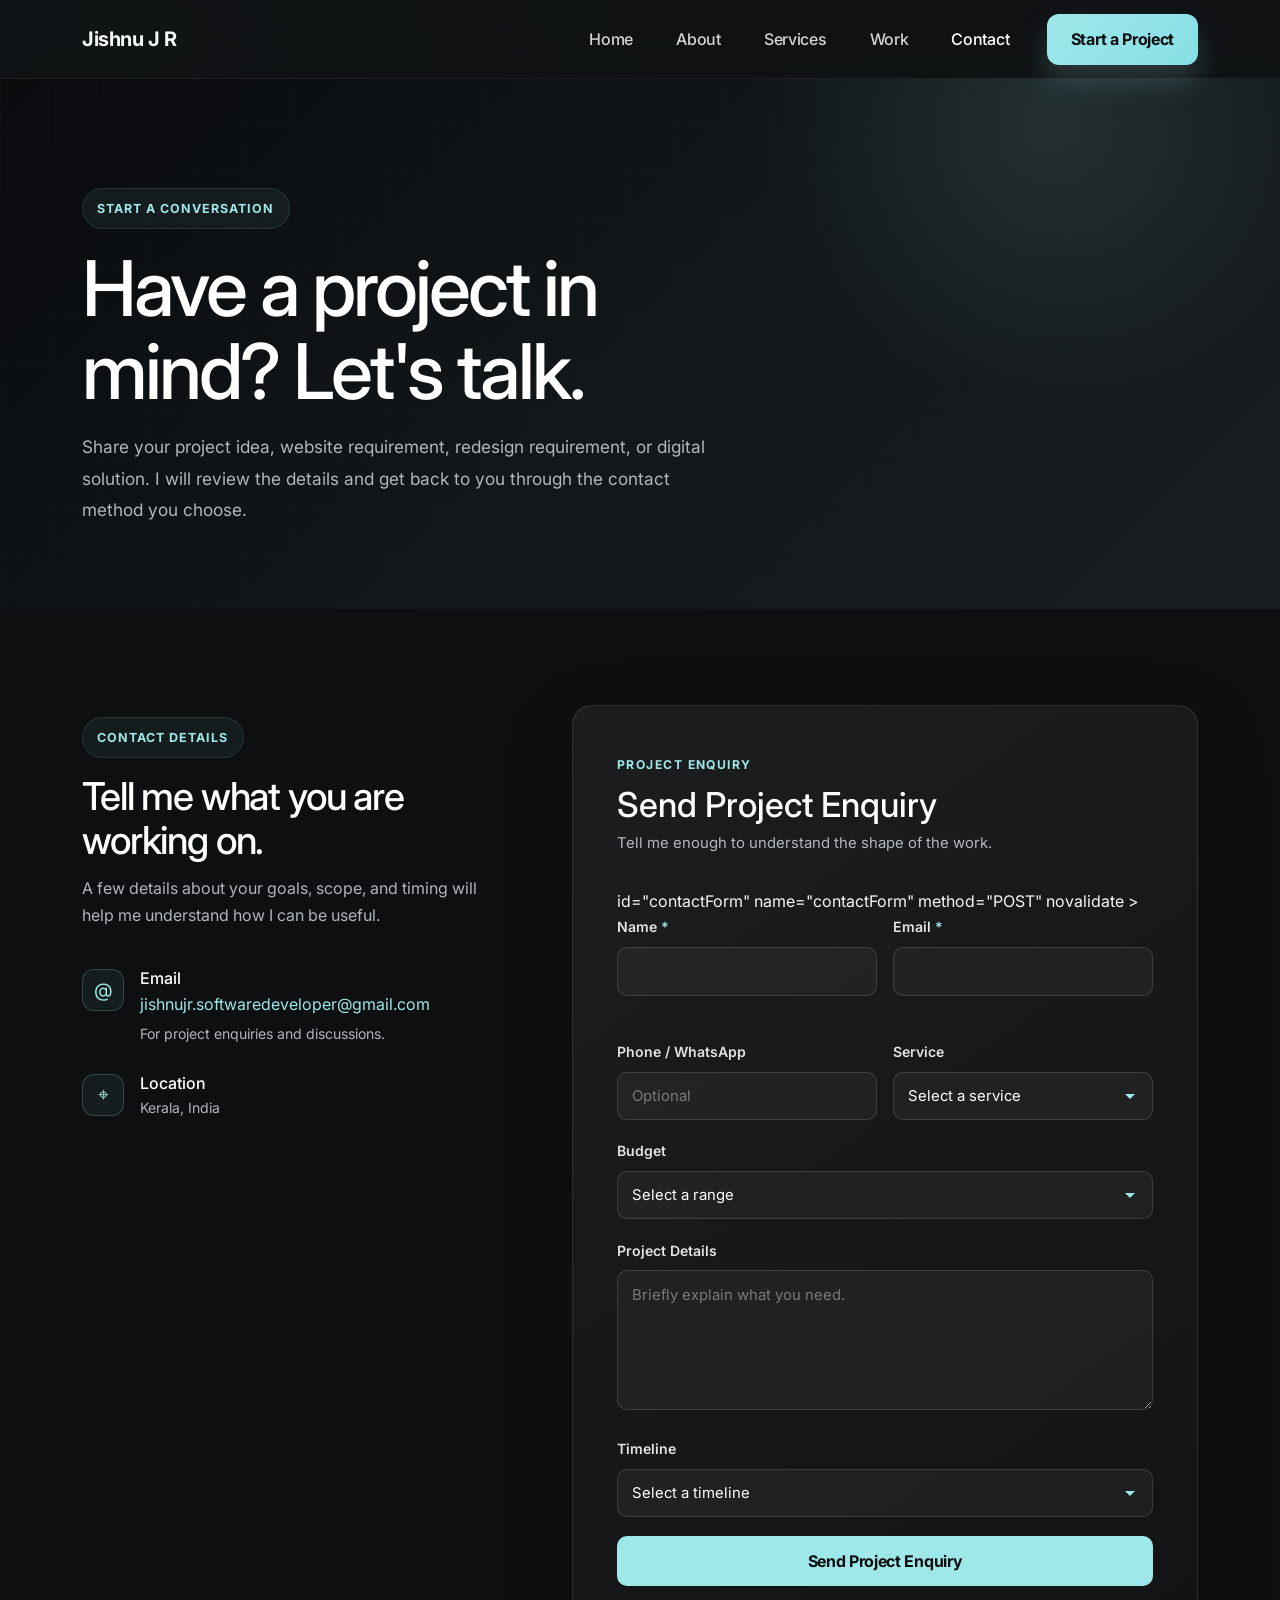
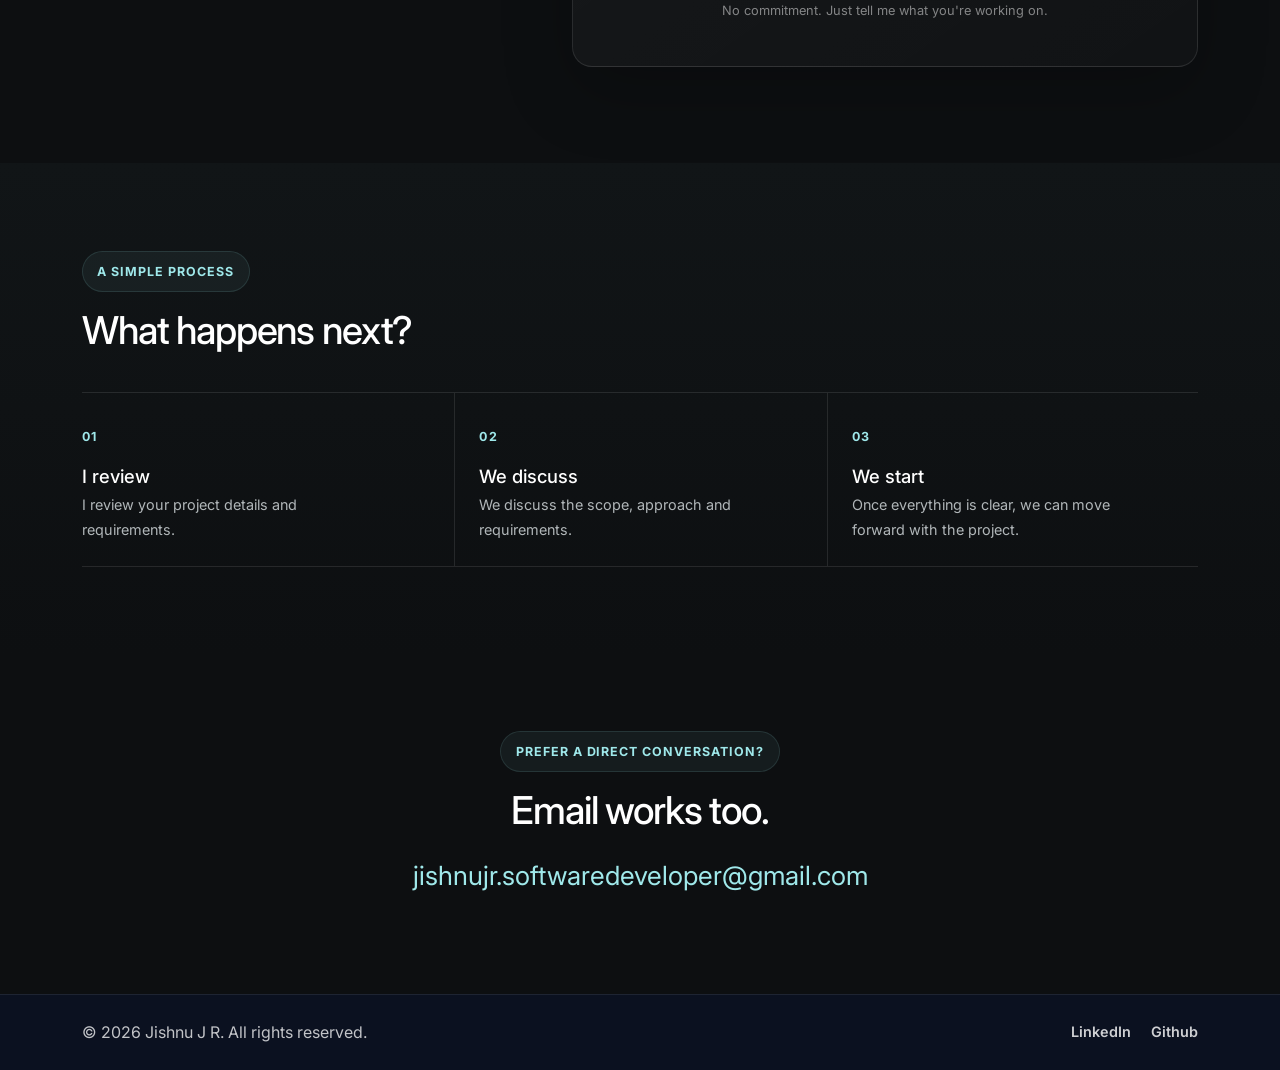
==== commit 7d7b5f87: "Refactor contact form and validation logic Refactor contact form to improve structure and validation" ====
--- a/contact.html
+++ b/contact.html
@@ -248,38 +248,35 @@
            
 
               <form
+                <input
+  type="hidden"
+  name="access_key"
+  value="107e8694-e5a8-45c8-b112-fa71e78b08d5"
+/>
+
+<input
+  type="hidden"
+  name="subject"
+  value="New Project Enquiry — Jishnu Portfolio"
+/>
+
+<input
+  type="hidden"
+  name="from_name"
+  value="Jishnu Portfolio"
+/>
                 id="contactForm"
                 name="contactForm"
-                action="https://formsubmit.co/ajax/jishnujr.softwaredeveloper@gmail.com"
+               
                 method="POST"
                 novalidate
               >
 
                 <!-- FormSubmit settings -->
 
-                <input
-                  type="hidden"
-                  name="_subject"
-                  value="New Project Enquiry — Jishnu Portfolio"
-                />
-
-                <input
-                  type="hidden"
-                  name="_template"
-                  value="table"
-                />
-
-                <!--
-                  Visitor's email will become the Reply-To address.
-                  You can simply click Reply in Gmail.
-                -->
-
-                <input
-                  type="hidden"
-                  name="_replyto"
-                  value=""
-                  id="replyToField"
-                />
+                
+
+                
 
                 <!-- Spam honeypot -->
 
@@ -712,263 +709,180 @@
 
     <script>
 
-      const contactForm =
-        document.getElementById("contactForm");
-
-      const formMessage =
-        document.getElementById("formMessage");
-
-      const nameInput =
-        document.getElementById("name");
-
-      const emailInput =
-        document.getElementById("email");
-
-      const replyToField =
-        document.getElementById("replyToField");
-
-
-      /* ================= FORM SUBMISSION ================= */
-
-      contactForm.addEventListener(
-        "submit",
-        async (event) => {
-
-          event.preventDefault();
-
-          clearValidation();
-
-
-          const name =
-            nameInput.value.trim();
-
-          const email =
-            emailInput.value.trim();
-
-
-          let isValid = true;
-
-
-          /* ================= VALIDATION ================= */
-
-          if (!name) {
-
-            showFieldError(
-              nameInput,
-              "Please enter your name."
-            );
-
-            isValid = false;
+      <script>
+  const contactForm = document.getElementById("contactForm");
+  const formMessage = document.getElementById("formMessage");
+
+  const nameInput = document.getElementById("name");
+  const emailInput = document.getElementById("email");
+
+  contactForm.addEventListener("submit", async (event) => {
+    event.preventDefault();
+
+    clearValidation();
+
+    const name = nameInput.value.trim();
+    const email = emailInput.value.trim();
+
+    let isValid = true;
+
+    // ================= VALIDATION =================
+
+    if (!name) {
+      showFieldError(
+        nameInput,
+        "Please enter your name."
+      );
+
+      isValid = false;
+    }
+
+    if (!email) {
+      showFieldError(
+        emailInput,
+        "Please enter your email address."
+      );
+
+      isValid = false;
+
+    } else if (!emailInput.validity.valid) {
+      showFieldError(
+        emailInput,
+        "Please enter a valid email address."
+      );
+
+      isValid = false;
+    }
+
+    if (!isValid) {
+      showMessage(
+        "Please check the highlighted fields.",
+        "error"
+      );
+
+      return;
+    }
+
+    // ================= SUBMIT BUTTON =================
+
+    const submitButton =
+      contactForm.querySelector(
+        "button[type='submit']"
+      );
+
+    submitButton.disabled = true;
+    submitButton.textContent = "Sending...";
+
+    // ================= SEND TO WEB3FORMS =================
+
+    try {
+      const formData = new FormData(contactForm);
+
+      const response = await fetch(
+        "https://api.web3forms.com/submit",
+        {
+          method: "POST",
+          body: formData,
+          headers: {
+            Accept: "application/json"
           }
-
-
-          if (!email) {
-
-            showFieldError(
-              emailInput,
-              "Please enter your email address."
-            );
-
-            isValid = false;
-
-          } else if (!emailInput.validity.valid) {
-
-            showFieldError(
-              emailInput,
-              "Please enter a valid email address."
-            );
-
-            isValid = false;
-          }
-
-
-          if (!isValid) {
-
-            showMessage(
-              "Please check the highlighted fields.",
-              "error"
-            );
-
-            return;
-          }
-
-
-          /* ================= REPLY-TO ================= */
-
-          replyToField.value = email;
-
-
-          /* ================= SUBMIT BUTTON ================= */
-
-          const submitButton =
-            contactForm.querySelector(
-              "button[type=submit]"
-            );
-
-
-          submitButton.disabled = true;
-
-          submitButton.textContent =
-            "Sending...";
-
-
-          /* ================= SEND FORM ================= */
-
-          try {
-
-            const formData =
-              new FormData(contactForm);
-
-
-            const response =
-              await fetch(
-                contactForm.action,
-                {
-                  method: "POST",
-
-                  body: formData,
-
-                  headers: {
-                    Accept:
-                      "application/json"
-                  }
-                }
-              );
-
-
-            const result =
-              await response.json();
-
-
-            if (!response.ok) {
-
-              throw new Error(
-                result.message ||
-                "Unable to send form."
-              );
-
-            }
-
-
-            /* ================= SUCCESS ================= */
-
-            contactForm.reset();
-
-            replyToField.value = "";
-
-
-            showMessage(
-              "Your enquiry was sent successfully. I'll get back to you soon.",
-              "success"
-            );
-
-
-          } catch (error) {
-
-            console.error(
-              "Form submission error:",
-              error
-            );
-
-
-            showMessage(
-              "I couldn't send your enquiry right now. Please email jishnujr.softwaredeveloper@gmail.com directly.",
-              "error"
-            );
-
-          } finally {
-
-            submitButton.disabled = false;
-
-            submitButton.textContent =
-              "Send Project Enquiry";
-
-          }
-
         }
       );
 
-
-      /* ================= FIELD ERROR ================= */
-
-      function showFieldError(
-        input,
-        message
-      ) {
-
-        const error =
-          document.getElementById(
-            `${input.id}Error`
-          );
-
-
-        input.setAttribute(
-          "aria-invalid",
-          "true"
+      const result = await response.json();
+
+      if (!response.ok || !result.success) {
+        throw new Error(
+          result.message ||
+          "Unable to send your enquiry."
         );
-
-
-        if (error) {
-
-          error.textContent =
-            message;
-
-        }
-
       }
 
-
-      /* ================= CLEAR VALIDATION ================= */
-
-      function clearValidation() {
-
-        document
-          .querySelectorAll(".field-error")
-          .forEach(
-            (error) => {
-
-              error.textContent = "";
-
-            }
-          );
-
-
-        document
-          .querySelectorAll("[aria-invalid]")
-          .forEach(
-            (input) => {
-
-              input.removeAttribute(
-                "aria-invalid"
-              );
-
-            }
-          );
-
-
-        formMessage.className =
-          "form-message";
-
-        formMessage.textContent =
-          "";
-
-      }
-
-
-      /* ================= MESSAGE ================= */
-
-      function showMessage(
-        message,
-        type
-      ) {
-
-        formMessage.textContent =
-          message;
-
-        formMessage.className =
-          `form-message ${type}`;
-
-      }
+      // ================= SUCCESS =================
+
+      contactForm.reset();
+
+      showMessage(
+        "Your enquiry was sent successfully. I'll get back to you soon.",
+        "success"
+      );
+
+    } catch (error) {
+
+      console.error(
+        "Form submission error:",
+        error
+      );
+
+      showMessage(
+        "I couldn't send your enquiry right now. Please email jishnujr.softwaredeveloper@gmail.com directly.",
+        "error"
+      );
+
+    } finally {
+
+      submitButton.disabled = false;
+      submitButton.textContent =
+        "Send Project Enquiry";
+    }
+  });
+
+
+  // ================= FIELD ERROR =================
+
+  function showFieldError(input, message) {
+
+    const error =
+      document.getElementById(
+        `${input.id}Error`
+      );
+
+    input.setAttribute(
+      "aria-invalid",
+      "true"
+    );
+
+    if (error) {
+      error.textContent = message;
+    }
+  }
+
+
+  // ================= CLEAR VALIDATION =================
+
+  function clearValidation() {
+
+    document
+      .querySelectorAll(".field-error")
+      .forEach((error) => {
+        error.textContent = "";
+      });
+
+    document
+      .querySelectorAll("[aria-invalid]")
+      .forEach((input) => {
+        input.removeAttribute(
+          "aria-invalid"
+        );
+      });
+
+    formMessage.className =
+      "form-message";
+
+    formMessage.textContent = "";
+  }
+
+
+  // ================= MESSAGE =================
+
+  function showMessage(message, type) {
+
+    formMessage.textContent = message;
+
+    formMessage.className =
+      `form-message ${type}`;
+  }
+</script>
 
     </script>
 
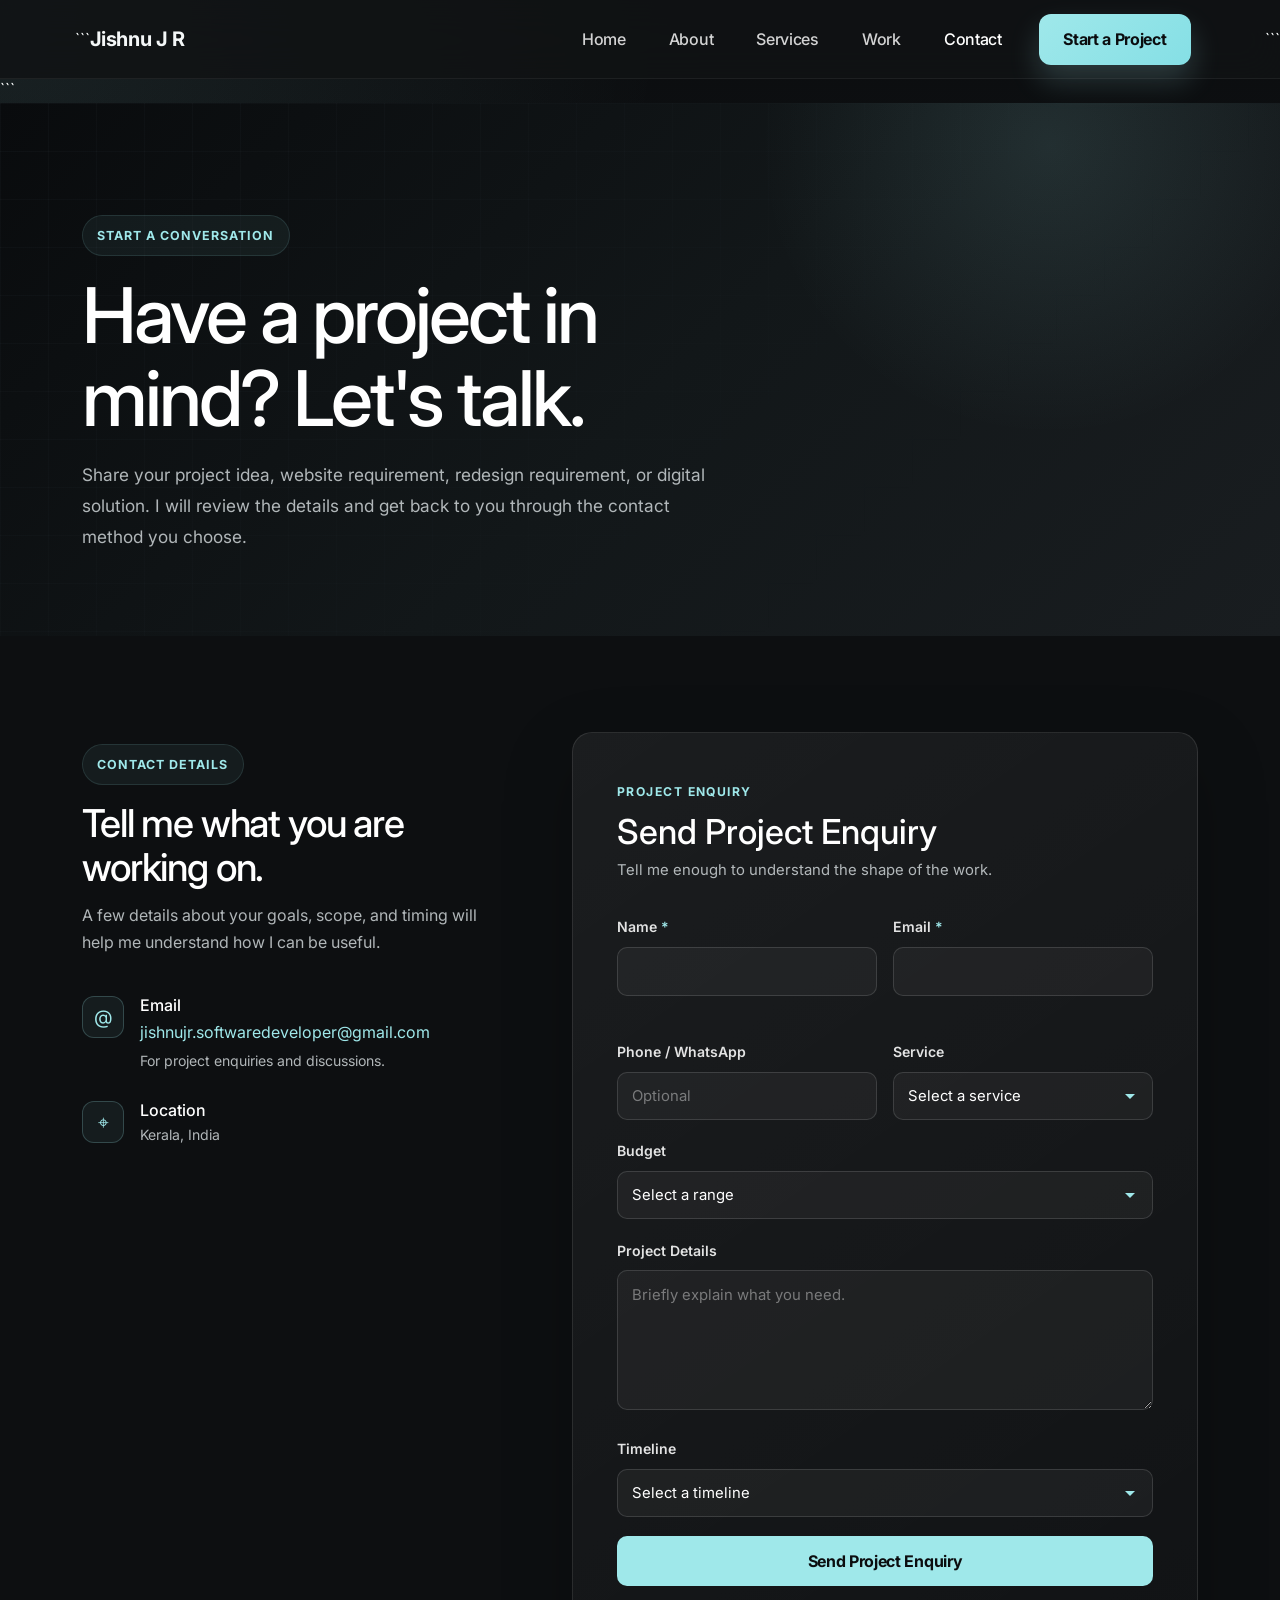
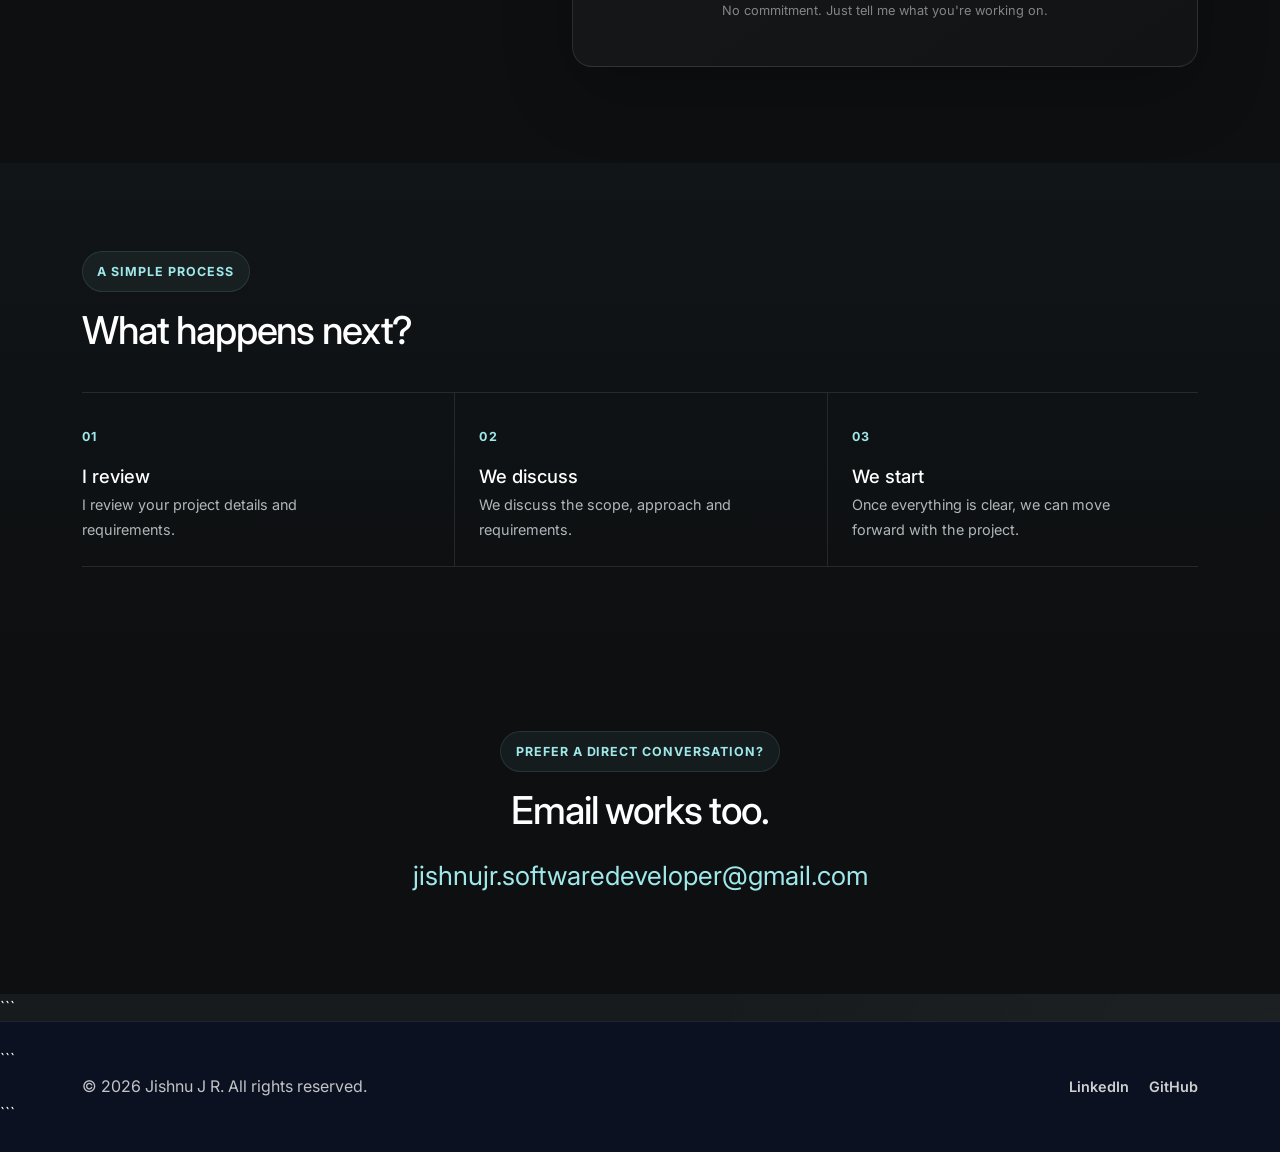
==== commit eb24f420: "Update fmt.Println message from 'Hello' to 'Goodbye'" ====
--- a/contact.html
+++ b/contact.html
@@ -1,892 +1,936 @@
-
 <!DOCTYPE html>
+
 <html lang="en">
-  <head>
-    <meta charset="UTF-8" />
-    <meta name="viewport" content="width=device-width, initial-scale=1.0" />
-
-    <title>Contact | Jishnu J R — Web Developer</title>
-
-    <meta
-      name="description"
-      content="Contact Jishnu J R about business websites, portfolio websites, landing pages, website redesigns, and web applications."
-    />
-
-    <link
-      href="https://cdn.jsdelivr.net/npm/bootstrap@5.3.3/dist/css/bootstrap.min.css"
-      rel="stylesheet"
-    />
-
-    <link rel="preconnect" href="https://fonts.googleapis.com" />
-    <link rel="preconnect" href="https://fonts.gstatic.com" crossorigin />
-
-    <link
-      href="https://fonts.googleapis.com/css2?family=Inter:wght@400;500;600;700;800&display=swap"
-      rel="stylesheet"
-    />
-
-    <link rel="stylesheet" href="css/header.css" />
-    <link rel="stylesheet" href="css/contact.css" />
-  </head>
-
-  <body>
-
-    <!-- ================= NAVBAR ================= -->
-
-    <nav class="navbar navbar-expand-lg navbar-dark fixed-top portfolio-navbar">
-      <div class="container">
-
-        <a class="navbar-brand fw-bold" href="index.html">
-          Jishnu J R
+<head>
+  <meta charset="UTF-8" />
+  <meta name="viewport" content="width=device-width, initial-scale=1.0" />
+
+  <title>Contact | Jishnu J R — Web Developer</title>
+
+<meta
+ name="description"
+ content="Contact Jishnu J R about business websites, portfolio websites, landing pages, website redesigns, and web applications."
+/>
+
+  <link
+    href="https://cdn.jsdelivr.net/npm/bootstrap@5.3.3/dist/css/bootstrap.min.css"
+    rel="stylesheet"
+  />
+
+  <link rel="preconnect" href="https://fonts.googleapis.com" />
+  <link rel="preconnect" href="https://fonts.gstatic.com" crossorigin />
+
+  <link
+    href="https://fonts.googleapis.com/css2?family=Inter:wght@400;500;600;700;800&display=swap"
+    rel="stylesheet"
+  />
+
+  <link rel="stylesheet" href="css/header.css" />
+  <link rel="stylesheet" href="css/contact.css" />
+</head>
+
+<body>
+
+  <!-- ================= NAVBAR ================= -->
+
+  <nav class="navbar navbar-expand-lg navbar-dark fixed-top portfolio-navbar">
+    <div class="container">
+
+```
+  <a class="navbar-brand fw-bold" href="index.html">
+    Jishnu J R
+  </a>
+
+  <button
+    class="navbar-toggler"
+    type="button"
+    data-bs-toggle="collapse"
+    data-bs-target="#navbarNav"
+    aria-controls="navbarNav"
+    aria-expanded="false"
+    aria-label="Toggle navigation"
+  >
+    <span class="navbar-toggler-icon"></span>
+  </button>
+
+  <div class="collapse navbar-collapse" id="navbarNav">
+
+    <ul class="navbar-nav ms-auto align-items-lg-center gap-lg-3">
+
+      <li class="nav-item">
+        <a class="nav-link" href="index.html">Home</a>
+      </li>
+
+      <li class="nav-item">
+        <a class="nav-link" href="about.html">About</a>
+      </li>
+
+      <li class="nav-item">
+        <a class="nav-link" href="services.html">Services</a>
+      </li>
+
+      <li class="nav-item">
+        <a class="nav-link" href="work.html">Work</a>
+      </li>
+
+      <li class="nav-item">
+        <a
+          class="nav-link active"
+          aria-current="page"
+          href="contact.html"
+        >
+          Contact
         </a>
-
-        <button
-          class="navbar-toggler"
-          type="button"
-          data-bs-toggle="collapse"
-          data-bs-target="#navbarNav"
-          aria-controls="navbarNav"
-          aria-expanded="false"
-          aria-label="Toggle navigation"
+      </li>
+
+      <li class="nav-item">
+        <a
+          class="btn btn-primary ms-lg-2"
+          href="contact.html"
         >
-          <span class="navbar-toggler-icon"></span>
-        </button>
-
-        <div class="collapse navbar-collapse" id="navbarNav">
-
-          <ul class="navbar-nav ms-auto align-items-lg-center gap-lg-3">
-
-            <li class="nav-item">
-              <a class="nav-link" href="index.html">Home</a>
-            </li>
-
-            <li class="nav-item">
-              <a class="nav-link" href="about.html">About</a>
-            </li>
-
-            <li class="nav-item">
-              <a class="nav-link" href="services.html">Services</a>
-            </li>
-
-            <li class="nav-item">
-              <a class="nav-link" href="work.html">Work</a>
-            </li>
-
-            <li class="nav-item">
-              <a
-                class="nav-link active"
-                aria-current="page"
-                href="contact.html"
+          Start a Project
+        </a>
+      </li>
+
+    </ul>
+
+  </div>
+</div>
+```
+
+  </nav>
+
+  <!-- ================= MAIN ================= -->
+
+  <main>
+
+```
+<!-- ================= HERO ================= -->
+
+<section class="contact-hero">
+
+  <div class="container">
+
+    <div class="contact-hero-content">
+
+      <span class="section-tag">
+        Start a conversation
+      </span>
+
+      <h1>
+        Have a project in mind? Let's talk.
+      </h1>
+
+      <p>
+        Share your project idea, website requirement, redesign
+        requirement, or digital solution. I will review the details
+        and get back to you through the contact method you choose.
+      </p>
+
+    </div>
+
+  </div>
+
+</section>
+
+
+<!-- ================= CONTACT ================= -->
+
+<section
+  class="contact-section"
+  aria-labelledby="contact-form-heading"
+>
+
+  <div class="container">
+
+    <div class="contact-grid">
+
+      <!-- ================= CONTACT INFO ================= -->
+
+      <div class="contact-intro">
+
+        <span class="section-tag">
+          Contact details
+        </span>
+
+        <h2>
+          Tell me what you are working on.
+        </h2>
+
+        <p>
+          A few details about your goals, scope, and timing will
+          help me understand how I can be useful.
+        </p>
+
+        <div class="contact-info-list">
+
+          <!-- EMAIL -->
+
+          <div class="contact-info-item">
+
+            <span
+              class="contact-info-icon"
+              aria-hidden="true"
+            >
+              @
+            </span>
+
+            <div>
+
+              <h3>
+                Email
+              </h3>
+
+              <a href="mailto:jishnujr.softwaredeveloper@gmail.com">
+                jishnujr.softwaredeveloper@gmail.com
+              </a>
+
+              <p>
+                For project enquiries and discussions.
+              </p>
+
+            </div>
+
+          </div>
+
+
+          <!-- LOCATION -->
+
+          <div class="contact-info-item">
+
+            <span
+              class="contact-info-icon"
+              aria-hidden="true"
+            >
+              ⌖
+            </span>
+
+            <div>
+
+              <h3>
+                Location
+              </h3>
+
+              <p>
+                Kerala, India
+              </p>
+
+            </div>
+
+          </div>
+
+        </div>
+
+      </div>
+
+
+      <!-- ================= FORM ================= -->
+
+      <div class="contact-form-wrapper">
+
+        <div class="form-heading">
+
+          <span class="form-kicker">
+            Project enquiry
+          </span>
+
+          <h2 id="contact-form-heading">
+            Send Project Enquiry
+          </h2>
+
+          <p>
+            Tell me enough to understand the shape of the work.
+          </p>
+
+        </div>
+
+
+        <!-- ================= WEB3FORMS ================= -->
+
+        <form
+          id="contactForm"
+          name="contactForm"
+          action="https://api.web3forms.com/submit"
+          method="POST"
+        >
+
+          <!-- Web3Forms Access Key -->
+
+          <input
+            type="hidden"
+            name="access_key"
+            value="107e8694-e5a8-45c8-b112-fa71e78b08d5"
+          />
+
+          <!-- Email subject -->
+
+          <input
+            type="hidden"
+            name="subject"
+            value="New Project Enquiry — Jishnu Portfolio"
+          />
+
+          <!-- Sender name shown in email -->
+
+          <input
+            type="hidden"
+            name="from_name"
+            value="Jishnu Portfolio"
+          />
+
+          <!-- Redirect after successful submission -->
+
+          <input
+            type="hidden"
+            name="redirect"
+            value="https://jishnu-jr.github.io/freelancer/contact.html?success=1"
+          />
+
+
+          <!-- ================= SPAM PROTECTION ================= -->
+
+          <input
+            type="checkbox"
+            name="botcheck"
+            class="hidden"
+            style="display:none"
+            tabindex="-1"
+            autocomplete="off"
+          />
+
+
+          <!-- ================= NAME + EMAIL ================= -->
+
+          <div class="form-row-group">
+
+            <div class="form-group">
+
+              <label for="name">
+                Name
+                <span aria-hidden="true">*</span>
+                <span class="visually-hidden">
+                  (required)
+                </span>
+              </label>
+
+              <input
+                type="text"
+                id="name"
+                name="name"
+                autocomplete="name"
+                required
+              />
+
+              <span
+                class="field-error"
+                id="nameError"
+              ></span>
+
+            </div>
+
+
+            <div class="form-group">
+
+              <label for="email">
+                Email
+                <span aria-hidden="true">*</span>
+                <span class="visually-hidden">
+                  (required)
+                </span>
+              </label>
+
+              <input
+                type="email"
+                id="email"
+                name="email"
+                autocomplete="email"
+                required
+              />
+
+              <span
+                class="field-error"
+                id="emailError"
+              ></span>
+
+            </div>
+
+          </div>
+
+
+          <!-- ================= PHONE + SERVICE ================= -->
+
+          <div class="form-row-group">
+
+            <div class="form-group">
+
+              <label for="phone">
+                Phone / WhatsApp
+              </label>
+
+              <input
+                type="tel"
+                id="phone"
+                name="phone"
+                autocomplete="tel"
+                placeholder="Optional"
+              />
+
+            </div>
+
+
+            <div class="form-group">
+
+              <label for="service">
+                Service
+              </label>
+
+              <select
+                id="service"
+                name="service"
               >
-                Contact
-              </a>
-            </li>
-
-            <li class="nav-item">
-              <a
-                class="btn btn-primary ms-lg-2"
-                href="contact.html"
-              >
-                Start a Project
-              </a>
-            </li>
-
-          </ul>
-
-        </div>
+
+                <option value="">
+                  Select a service
+                </option>
+
+                <option value="Business Website">
+                  Business Website
+                </option>
+
+                <option value="Portfolio Website">
+                  Portfolio Website
+                </option>
+
+                <option value="Landing Page">
+                  Landing Page
+                </option>
+
+                <option value="Website Redesign">
+                  Website Redesign
+                </option>
+
+                <option value="Web Application">
+                  Web Application
+                </option>
+
+                <option value="Digital Marketing">
+                  Digital Marketing
+                </option>
+
+                <option value="Student / Project Mentorship">
+                  Student / Project Mentorship
+                </option>
+
+                <option value="Other">
+                  Other
+                </option>
+
+              </select>
+
+            </div>
+
+          </div>
+
+
+          <!-- ================= BUDGET ================= -->
+
+          <div class="form-group">
+
+            <label for="budget">
+              Budget
+            </label>
+
+            <select
+              id="budget"
+              name="budget"
+            >
+
+              <option value="">
+                Select a range
+              </option>
+
+              <option value="Under ₹5k">
+                Under ₹5k
+              </option>
+
+              <option value="₹5k – ₹10k">
+                ₹5k – ₹10k
+              </option>
+
+              <option value="₹10k – ₹25k">
+                ₹10k – ₹25k
+              </option>
+
+              <option value="₹25k – ₹50k">
+                ₹25k – ₹50k
+              </option>
+
+              <option value="₹50k+">
+                ₹50k+
+              </option>
+
+              <option value="Not sure yet">
+                Not sure yet
+              </option>
+
+            </select>
+
+          </div>
+
+
+          <!-- ================= PROJECT DETAILS ================= -->
+
+         
+<div class="form-group">
+
+  <label for="projectDetails">
+    Project Details
+  </label>
+
+  <textarea
+    id="projectDetails"
+    name="message"
+    rows="5"
+    placeholder="Briefly explain what you need."
+  ></textarea>
+
+</div>
+
+
+
+
+          <!-- ================= TIMELINE ================= -->
+
+          <div class="form-group">
+
+            <label for="timeline">
+              Timeline
+            </label>
+
+            <select
+              id="timeline"
+              name="timeline"
+            >
+
+              <option value="">
+                Select a timeline
+              </option>
+
+              <option value="ASAP">
+                ASAP
+              </option>
+
+              <option value="Within 2 weeks">
+                Within 2 weeks
+              </option>
+
+              <option value="Within 1 month">
+                Within 1 month
+              </option>
+
+              <option value="Flexible">
+                Flexible
+              </option>
+
+              <option value="Not sure">
+                Not sure
+              </option>
+
+            </select>
+
+          </div>
+
+
+          <!-- ================= SUBMIT ================= -->
+
+          <button
+            type="submit"
+            class="btn btn-submit"
+          >
+            Send Project Enquiry
+          </button>
+
+          <p class="form-reassurance">
+            No commitment. Just tell me what you're working on.
+          </p>
+
+          <div
+            class="form-message"
+            id="formMessage"
+            role="status"
+            aria-live="polite"
+          ></div>
+
+        </form>
+
       </div>
-    </nav>
-
-
-    <!-- ================= MAIN ================= -->
-
-    <main>
-
-      <!-- ================= HERO ================= -->
-
-      <section class="contact-hero">
-
-        <div class="container">
-
-          <div class="contact-hero-content">
-
-            <span class="section-tag">
-              Start a conversation
-            </span>
-
-            <h1>
-              Have a project in mind? Let's talk.
-            </h1>
-
-            <p>
-              Share your project idea, website requirement, redesign
-              requirement, or digital solution. I will review the details
-              and get back to you through the contact method you choose.
-            </p>
-
-          </div>
-
-        </div>
-
-      </section>
-
-
-      <!-- ================= CONTACT ================= -->
-
-      <section
-        class="contact-section"
-        aria-labelledby="contact-form-heading"
+
+    </div>
+
+  </div>
+
+</section>
+
+
+<!-- ================= NEXT STEPS ================= -->
+
+<section
+  class="next-steps-section"
+  aria-labelledby="next-steps-heading"
+>
+
+  <div class="container">
+
+    <div class="next-steps-heading">
+
+      <span class="section-tag">
+        A simple process
+      </span>
+
+      <h2 id="next-steps-heading">
+        What happens next?
+      </h2>
+
+    </div>
+
+
+    <div class="next-steps-grid">
+
+      <div class="next-step">
+
+        <span>01</span>
+
+        <h3>
+          I review
+        </h3>
+
+        <p>
+          I review your project details and requirements.
+        </p>
+
+      </div>
+
+
+      <div class="next-step">
+
+        <span>02</span>
+
+        <h3>
+          We discuss
+        </h3>
+
+        <p>
+          We discuss the scope, approach and requirements.
+        </p>
+
+      </div>
+
+
+      <div class="next-step">
+
+        <span>03</span>
+
+        <h3>
+          We start
+        </h3>
+
+        <p>
+          Once everything is clear, we can move forward with the project.
+        </p>
+
+      </div>
+
+    </div>
+
+  </div>
+
+</section>
+
+
+<!-- ================= DIRECT CONTACT ================= -->
+
+<section
+  class="direct-contact-section"
+  aria-labelledby="direct-contact-heading"
+>
+
+  <div class="container">
+
+    <div class="direct-contact-content">
+
+      <span class="section-tag">
+        Prefer a direct conversation?
+      </span>
+
+      <h2 id="direct-contact-heading">
+        Email works too.
+      </h2>
+
+      <a
+        class="direct-email"
+        href="mailto:jishnujr.softwaredeveloper@gmail.com"
       >
-
-        <div class="container">
-
-          <div class="contact-grid">
-
-
-            <!-- ================= CONTACT INFO ================= -->
-
-            <div class="contact-intro">
-
-              <span class="section-tag">
-                Contact details
-              </span>
-
-              <h2>
-                Tell me what you are working on.
-              </h2>
-
-              <p>
-                A few details about your goals, scope, and timing will
-                help me understand how I can be useful.
-              </p>
-
-
-              <div class="contact-info-list">
-
-
-                <!-- EMAIL -->
-
-                <div class="contact-info-item">
-
-                  <span
-                    class="contact-info-icon"
-                    aria-hidden="true"
-                  >
-                    @
-                  </span>
-
-                  <div>
-
-                    <h3>
-                      Email
-                    </h3>
-
-                    <a href="mailto:jishnujr.softwaredeveloper@gmail.com">
-                      jishnujr.softwaredeveloper@gmail.com
-                    </a>
-
-                    <p>
-                      For project enquiries and discussions.
-                    </p>
-
-                  </div>
-
-                </div>
-
-
-                <!-- LOCATION -->
-
-                <div class="contact-info-item">
-
-                  <span
-                    class="contact-info-icon"
-                    aria-hidden="true"
-                  >
-                    ⌖
-                  </span>
-
-                  <div>
-
-                    <h3>
-                      Location
-                    </h3>
-
-                    <p>
-                      Kerala, India
-                    </p>
-
-                  </div>
-
-                </div>
-
-              </div>
-
-            </div>
-
-
-            <!-- ================= FORM ================= -->
-
-            <div class="contact-form-wrapper">
-
-              <div class="form-heading">
-
-                <span class="form-kicker">
-                  Project enquiry
-                </span>
-
-                <h2 id="contact-form-heading">
-                  Send Project Enquiry
-                </h2>
-
-                <p>
-                  Tell me enough to understand the shape of the work.
-                </p>
-
-              </div>
-
-
-           
-
-              <form
-                <input
-  type="hidden"
-  name="access_key"
-  value="107e8694-e5a8-45c8-b112-fa71e78b08d5"
-/>
-
-<input
-  type="hidden"
-  name="subject"
-  value="New Project Enquiry — Jishnu Portfolio"
-/>
-
-<input
-  type="hidden"
-  name="from_name"
-  value="Jishnu Portfolio"
-/>
-                id="contactForm"
-                name="contactForm"
-               
-                method="POST"
-                novalidate
-              >
-
-                <!-- FormSubmit settings -->
-
-                
-
-                
-
-                <!-- Spam honeypot -->
-
-                <input
-                  type="text"
-                  name="_honey"
-                  style="display:none"
-                  tabindex="-1"
-                  autocomplete="off"
-                />
-
-
-                <!-- ================= NAME + EMAIL ================= -->
-
-                <div class="form-row-group">
-
-                  <div class="form-group">
-
-                    <label for="name">
-                      Name
-                      <span aria-hidden="true">*</span>
-                      <span class="visually-hidden">
-                        (required)
-                      </span>
-                    </label>
-
-                    <input
-                      type="text"
-                      id="name"
-                      name="name"
-                      autocomplete="name"
-                      required
-                    />
-
-                    <span
-                      class="field-error"
-                      id="nameError"
-                    ></span>
-
-                  </div>
-
-
-                  <div class="form-group">
-
-                    <label for="email">
-                      Email
-                      <span aria-hidden="true">*</span>
-                      <span class="visually-hidden">
-                        (required)
-                      </span>
-                    </label>
-
-                    <input
-                      type="email"
-                      id="email"
-                      name="email"
-                      autocomplete="email"
-                      required
-                    />
-
-                    <span
-                      class="field-error"
-                      id="emailError"
-                    ></span>
-
-                  </div>
-
-                </div>
-
-
-                <!-- ================= PHONE + SERVICE ================= -->
-
-                <div class="form-row-group">
-
-                  <div class="form-group">
-
-                    <label for="phone">
-                      Phone / WhatsApp
-                    </label>
-
-                    <input
-                      type="tel"
-                      id="phone"
-                      name="phone"
-                      autocomplete="tel"
-                      placeholder="Optional"
-                    />
-
-                  </div>
-
-
-                  <div class="form-group">
-
-                    <label for="service">
-                      Service
-                    </label>
-
-                    <select
-                      id="service"
-                      name="service"
-                    >
-
-                      <option value="">
-                        Select a service
-                      </option>
-
-                      <option value="Business Website">
-                        Business Website
-                      </option>
-
-                      <option value="Portfolio Website">
-                        Portfolio Website
-                      </option>
-
-                      <option value="Landing Page">
-                        Landing Page
-                      </option>
-
-                      <option value="Website Redesign">
-                        Website Redesign
-                      </option>
-
-                      <option value="Web Application">
-                        Web Application
-                      </option>
-
-                      <option value="Digital Marketing">
-                        Digital Marketing
-                      </option>
-
-                      <option value="Student / Project Mentorship">
-                        Student / Project Mentorship
-                      </option>
-
-                      <option value="Other">
-                        Other
-                      </option>
-
-                    </select>
-
-                  </div>
-
-                </div>
-
-
-                <!-- ================= BUDGET ================= -->
-
-                <div class="form-group">
-
-                  <label for="budget">
-                    Budget
-                  </label>
-
-                  <select
-                    id="budget"
-                    name="budget"
-                  >
-
-                    <option value="">
-                      Select a range
-                    </option>
-
-                    <option value="Under ₹5k">
-                      Under ₹5k
-                    </option>
-
-                    <option value="₹5k – ₹10k">
-                      ₹5k – ₹10k
-                    </option>
-
-                    <option value="₹10k – ₹25k">
-                      ₹10k – ₹25k
-                    </option>
-
-                    <option value="₹25k – ₹50k">
-                      ₹25k – ₹50k
-                    </option>
-
-                    <option value="₹50k+">
-                      ₹50k+
-                    </option>
-
-                    <option value="Not sure yet">
-                      Not sure yet
-                    </option>
-
-                  </select>
-
-                </div>
-
-
-                <!-- ================= PROJECT DETAILS ================= -->
-
-                <div class="form-group">
-
-                  <label for="projectDetails">
-                    Project Details
-                  </label>
-
-                  <textarea
-                    id="projectDetails"
-                    name="projectDetails"
-                    rows="5"
-                    placeholder="Briefly explain what you need."
-                  ></textarea>
-
-                </div>
-
-
-                <!-- ================= TIMELINE ================= -->
-
-                <div class="form-group">
-
-                  <label for="timeline">
-                    Timeline
-                  </label>
-
-                  <select
-                    id="timeline"
-                    name="timeline"
-                  >
-
-                    <option value="">
-                      Select a timeline
-                    </option>
-
-                    <option value="ASAP">
-                      ASAP
-                    </option>
-
-                    <option value="Within 2 weeks">
-                      Within 2 weeks
-                    </option>
-
-                    <option value="Within 1 month">
-                      Within 1 month
-                    </option>
-
-                    <option value="Flexible">
-                      Flexible
-                    </option>
-
-                    <option value="Not sure">
-                      Not sure
-                    </option>
-
-                  </select>
-
-                </div>
-
-
-                <!-- ================= SUBMIT ================= -->
-
-                <button
-                  type="submit"
-                  class="btn btn-submit"
-                >
-                  Send Project Enquiry
-                </button>
-
-                <p class="form-reassurance">
-                  No commitment. Just tell me what you're working on.
-                </p>
-
-                <div
-                  class="form-message"
-                  id="formMessage"
-                  role="status"
-                  aria-live="polite"
-                ></div>
-
-              </form>
-
-            </div>
-
-          </div>
-
-        </div>
-
-      </section>
-
-
-      <!-- ================= NEXT STEPS ================= -->
-
-      <section
-        class="next-steps-section"
-        aria-labelledby="next-steps-heading"
-      >
-
-        <div class="container">
-
-          <div class="next-steps-heading">
-
-            <span class="section-tag">
-              A simple process
-            </span>
-
-            <h2 id="next-steps-heading">
-              What happens next?
-            </h2>
-
-          </div>
-
-
-          <div class="next-steps-grid">
-
-            <div class="next-step">
-
-              <span>01</span>
-
-              <h3>
-                I review
-              </h3>
-
-              <p>
-                I review your project details and requirements.
-              </p>
-
-            </div>
-
-
-            <div class="next-step">
-
-              <span>02</span>
-
-              <h3>
-                We discuss
-              </h3>
-
-              <p>
-                We discuss the scope, approach and requirements.
-              </p>
-
-            </div>
-
-
-            <div class="next-step">
-
-              <span>03</span>
-
-              <h3>
-                We start
-              </h3>
-
-              <p>
-                Once everything is clear, we can move forward with the project.
-              </p>
-
-            </div>
-
-          </div>
-
-        </div>
-
-      </section>
-
-
-      <!-- ================= DIRECT CONTACT ================= -->
-
-      <section
-        class="direct-contact-section"
-        aria-labelledby="direct-contact-heading"
-      >
-
-        <div class="container">
-
-          <div class="direct-contact-content">
-
-            <span class="section-tag">
-              Prefer a direct conversation?
-            </span>
-
-            <h2 id="direct-contact-heading">
-              Email works too.
-            </h2>
-
-            <a
-              class="direct-email"
-              href="mailto:jishnujr.softwaredeveloper@gmail.com"
-            >
-              jishnujr.softwaredeveloper@gmail.com
-            </a>
-
-          </div>
-
-        </div>
-
-      </section>
-
-    </main>
-
-
-    <!-- ================= FOOTER ================= -->
-
-    <footer class="footer py-4">
-
-      <div
-        class="container d-flex flex-column flex-sm-row justify-content-between align-items-center gap-3"
-      >
-
-        <p class="mb-0">
-          © 2026 Jishnu J R. All rights reserved.
-        </p>
-
-        <div class="footer-links">
-
-          <a href="index.html">
-            LinkedIn
-          </a>
-
-          <a href="about.html">
-            Github
-          </a>
-
-        </div>
-
-      </div>
-
-    </footer>
-
-
-    <!-- ================= BOOTSTRAP ================= -->
-
-    <script
-      src="https://cdn.jsdelivr.net/npm/bootstrap@5.3.3/dist/js/bootstrap.bundle.min.js"
-    ></script>
-
-
-    <!-- ================= FORM JAVASCRIPT ================= -->
-
-    <script>
-
-      <script>
-  const contactForm = document.getElementById("contactForm");
-  const formMessage = document.getElementById("formMessage");
-
-  const nameInput = document.getElementById("name");
-  const emailInput = document.getElementById("email");
-
-  contactForm.addEventListener("submit", async (event) => {
-    event.preventDefault();
-
-    clearValidation();
-
-    const name = nameInput.value.trim();
-    const email = emailInput.value.trim();
-
-    let isValid = true;
-
-    // ================= VALIDATION =================
-
-    if (!name) {
-      showFieldError(
-        nameInput,
-        "Please enter your name."
+        jishnujr.softwaredeveloper@gmail.com
+      </a>
+
+    </div>
+
+  </div>
+
+</section>
+```
+
+  </main>
+
+  <!-- ================= FOOTER ================= -->
+
+  <footer class="footer py-4">
+
+```
+<div
+  class="container d-flex flex-column flex-sm-row justify-content-between align-items-center gap-3"
+>
+
+  <p class="mb-0">
+    © 2026 Jishnu J R. All rights reserved.
+  </p>
+
+  <div class="footer-links">
+
+    <!-- Replace these with your actual profile URLs -->
+
+    <a href="#">
+      LinkedIn
+    </a>
+
+    <a href="#">
+      GitHub
+    </a>
+
+  </div>
+
+</div>
+```
+
+  </footer>
+
+  <!-- ================= BOOTSTRAP ================= -->
+
+  <script
+    src="https://cdn.jsdelivr.net/npm/bootstrap@5.3.3/dist/js/bootstrap.bundle.min.js"
+  ></script>
+
+  <!-- ================= FORM VALIDATION ================= -->
+
+  <script>
+
+    const contactForm =
+      document.getElementById("contactForm");
+
+    const formMessage =
+      document.getElementById("formMessage");
+
+    const nameInput =
+      document.getElementById("name");
+
+    const emailInput =
+      document.getElementById("email");
+
+
+    /* ================= VALIDATION ================= */
+
+    contactForm.addEventListener(
+      "submit",
+      function (event) {
+
+        clearValidation();
+
+        const name =
+          nameInput.value.trim();
+
+        const email =
+          emailInput.value.trim();
+
+        let isValid = true;
+
+
+        if (!name) {
+
+          showFieldError(
+            nameInput,
+            "Please enter your name."
+          );
+
+          isValid = false;
+        }
+
+
+        if (!email) {
+
+          showFieldError(
+            emailInput,
+            "Please enter your email address."
+          );
+
+          isValid = false;
+
+        } else if (!emailInput.validity.valid) {
+
+          showFieldError(
+            emailInput,
+            "Please enter a valid email address."
+          );
+
+          isValid = false;
+        }
+
+
+        if (!isValid) {
+
+          event.preventDefault();
+
+          showMessage(
+            "Please check the highlighted fields.",
+            "error"
+          );
+
+          return;
+        }
+
+
+        /*
+          Do NOT prevent the default submission here.
+
+          The form will now be submitted directly to
+          Web3Forms.
+        */
+
+        const submitButton =
+          contactForm.querySelector(
+            "button[type='submit']"
+          );
+
+        submitButton.disabled = true;
+
+        submitButton.textContent =
+          "Sending...";
+
+      }
+    );
+
+
+    /* ================= FIELD ERROR ================= */
+
+    function showFieldError(
+      input,
+      message
+    ) {
+
+      const error =
+        document.getElementById(
+          `${input.id}Error`
+        );
+
+      input.setAttribute(
+        "aria-invalid",
+        "true"
       );
 
-      isValid = false;
+      if (error) {
+
+        error.textContent =
+          message;
+
+      }
+
     }
 
-    if (!email) {
-      showFieldError(
-        emailInput,
-        "Please enter your email address."
+
+    /* ================= CLEAR VALIDATION ================= */
+
+    function clearValidation() {
+
+      document
+        .querySelectorAll(".field-error")
+        .forEach(
+          (error) => {
+
+            error.textContent =
+              "";
+
+          }
+        );
+
+
+      document
+        .querySelectorAll("[aria-invalid]")
+        .forEach(
+          (input) => {
+
+            input.removeAttribute(
+              "aria-invalid"
+            );
+
+          }
+        );
+
+
+      formMessage.className =
+        "form-message";
+
+      formMessage.textContent =
+        "";
+
+    }
+
+
+    /* ================= SUCCESS MESSAGE ================= */
+
+    const params =
+      new URLSearchParams(
+        window.location.search
       );
 
-      isValid = false;
-
-    } else if (!emailInput.validity.valid) {
-      showFieldError(
-        emailInput,
-        "Please enter a valid email address."
-      );
-
-      isValid = false;
-    }
-
-    if (!isValid) {
-      showMessage(
-        "Please check the highlighted fields.",
-        "error"
-      );
-
-      return;
-    }
-
-    // ================= SUBMIT BUTTON =================
-
-    const submitButton =
-      contactForm.querySelector(
-        "button[type='submit']"
-      );
-
-    submitButton.disabled = true;
-    submitButton.textContent = "Sending...";
-
-    // ================= SEND TO WEB3FORMS =================
-
-    try {
-      const formData = new FormData(contactForm);
-
-      const response = await fetch(
-        "https://api.web3forms.com/submit",
-        {
-          method: "POST",
-          body: formData,
-          headers: {
-            Accept: "application/json"
-          }
-        }
-      );
-
-      const result = await response.json();
-
-      if (!response.ok || !result.success) {
-        throw new Error(
-          result.message ||
-          "Unable to send your enquiry."
-        );
-      }
-
-      // ================= SUCCESS =================
-
-      contactForm.reset();
+
+    if (
+      params.get("success") === "1"
+    ) {
 
       showMessage(
         "Your enquiry was sent successfully. I'll get back to you soon.",
         "success"
       );
 
-    } catch (error) {
-
-      console.error(
-        "Form submission error:",
-        error
+      /*
+        Remove ?success=1 from the
+        browser address bar.
+      */
+
+      window.history.replaceState(
+        {},
+        document.title,
+        window.location.pathname
       );
 
-      showMessage(
-        "I couldn't send your enquiry right now. Please email jishnujr.softwaredeveloper@gmail.com directly.",
-        "error"
-      );
-
-    } finally {
-
-      submitButton.disabled = false;
-      submitButton.textContent =
-        "Send Project Enquiry";
     }
-  });
-
-
-  // ================= FIELD ERROR =================
-
-  function showFieldError(input, message) {
-
-    const error =
-      document.getElementById(
-        `${input.id}Error`
-      );
-
-    input.setAttribute(
-      "aria-invalid",
-      "true"
-    );
-
-    if (error) {
-      error.textContent = message;
+
+
+    /* ================= MESSAGE ================= */
+
+    function showMessage(
+      message,
+      type
+    ) {
+
+      formMessage.textContent =
+        message;
+
+      formMessage.className =
+        `form-message ${type}`;
+
     }
-  }
-
-
-  // ================= CLEAR VALIDATION =================
-
-  function clearValidation() {
-
-    document
-      .querySelectorAll(".field-error")
-      .forEach((error) => {
-        error.textContent = "";
-      });
-
-    document
-      .querySelectorAll("[aria-invalid]")
-      .forEach((input) => {
-        input.removeAttribute(
-          "aria-invalid"
-        );
-      });
-
-    formMessage.className =
-      "form-message";
-
-    formMessage.textContent = "";
-  }
-
-
-  // ================= MESSAGE =================
-
-  function showMessage(message, type) {
-
-    formMessage.textContent = message;
-
-    formMessage.className =
-      `form-message ${type}`;
-  }
-</script>
-
-    </script>
-
-  </body>
+
+  </script>
+
+</body>
 </html>
-
-
